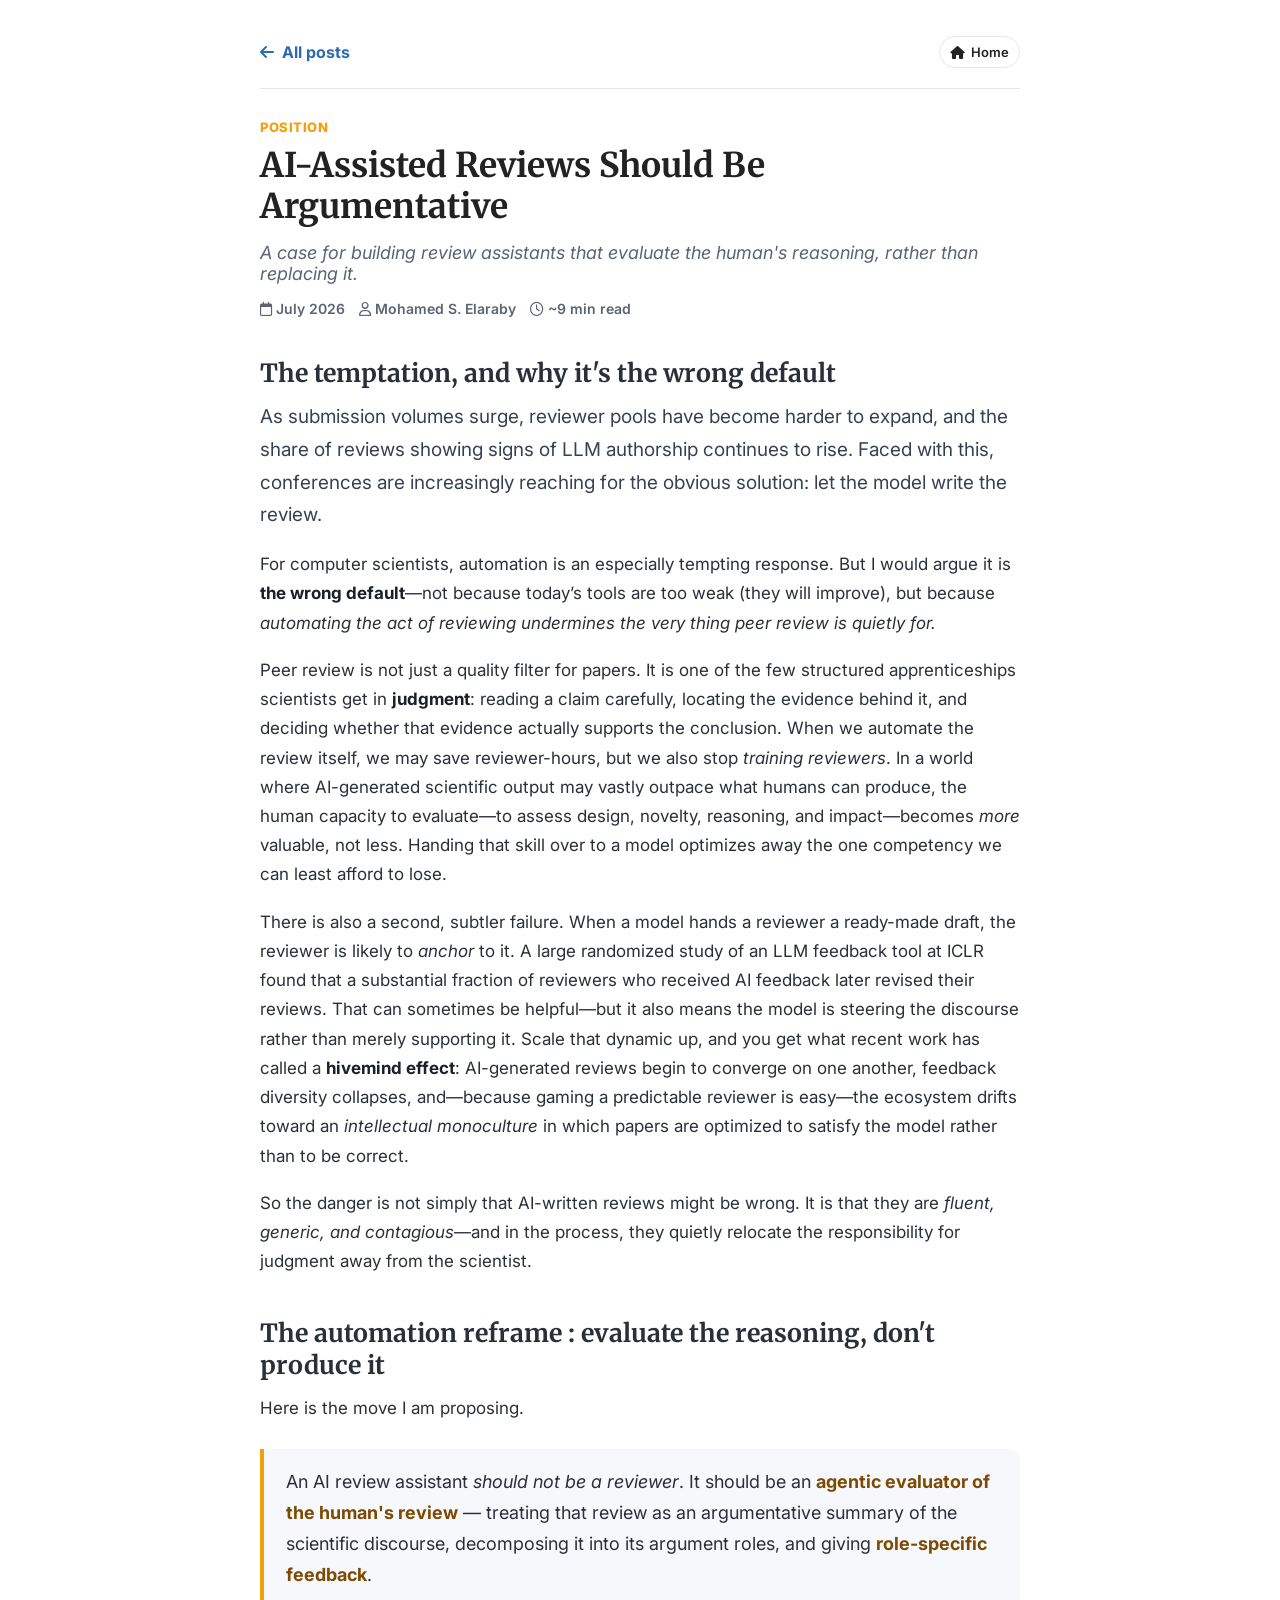
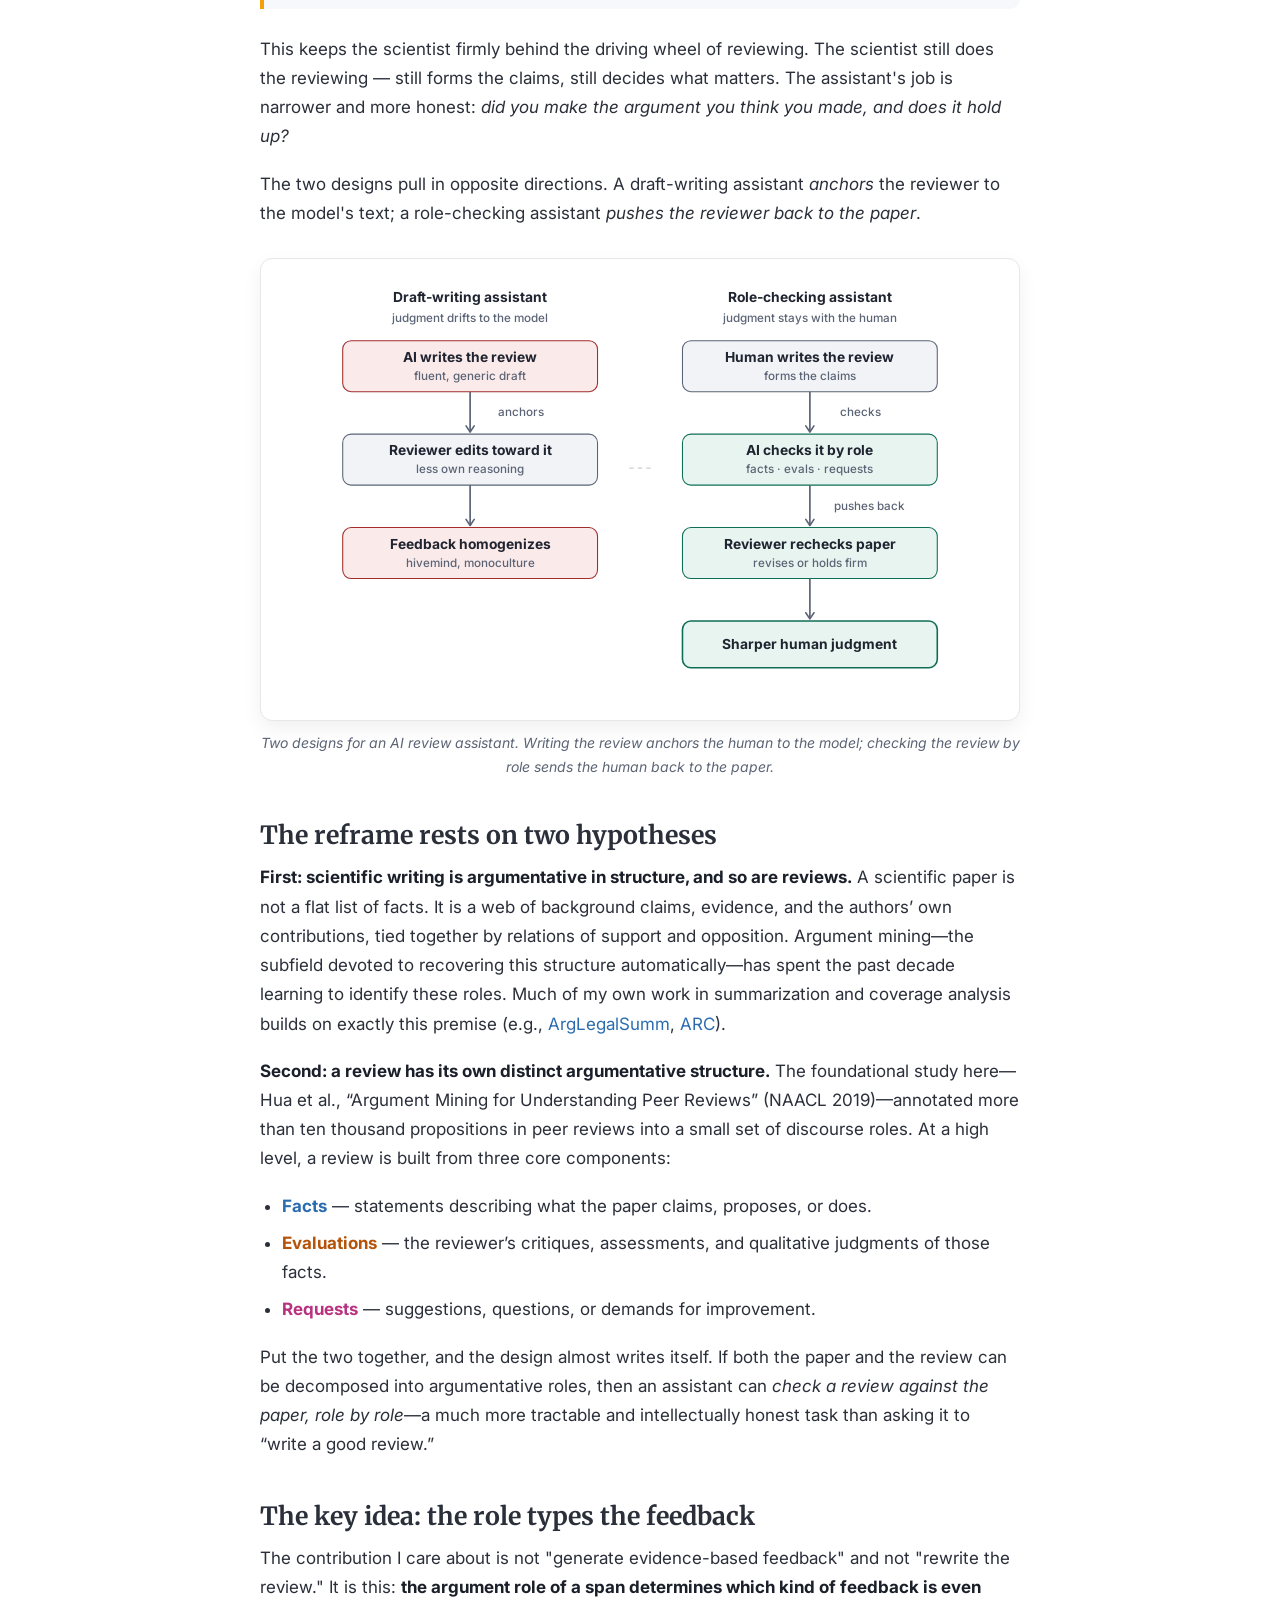
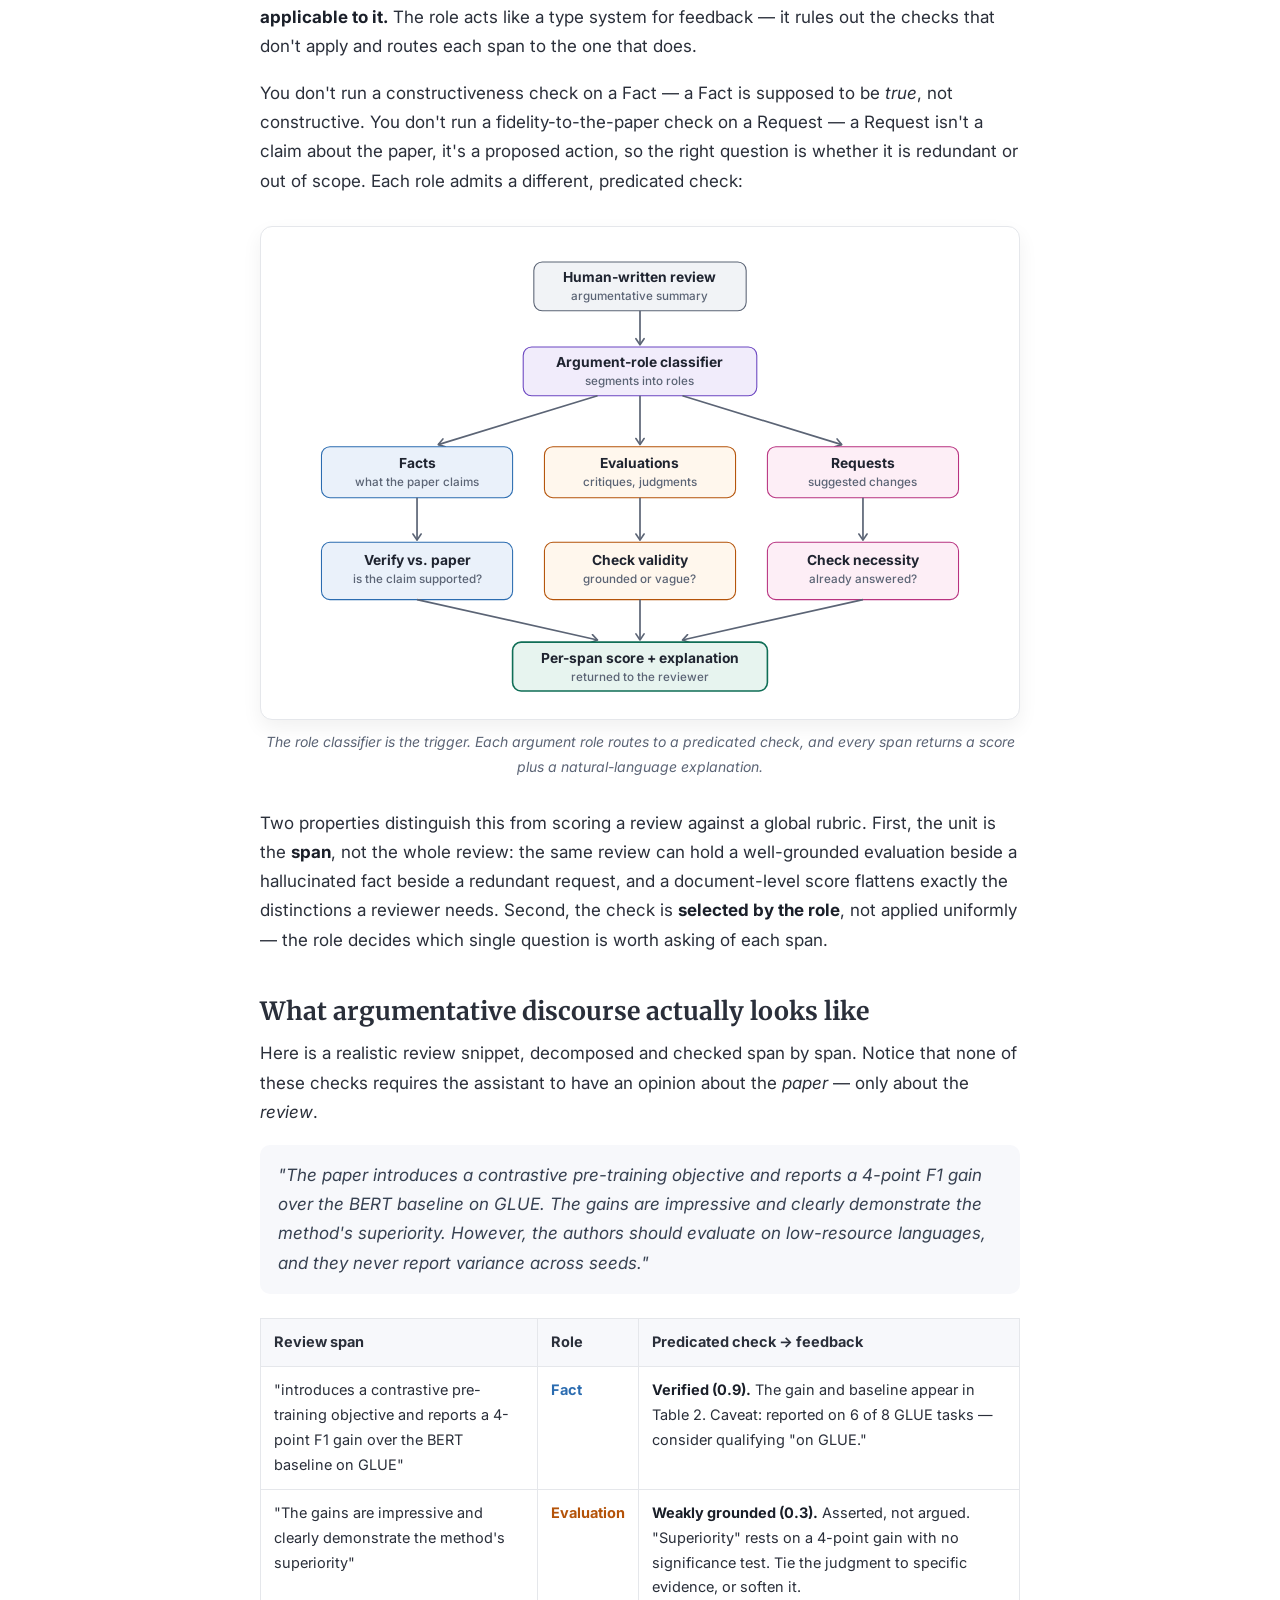
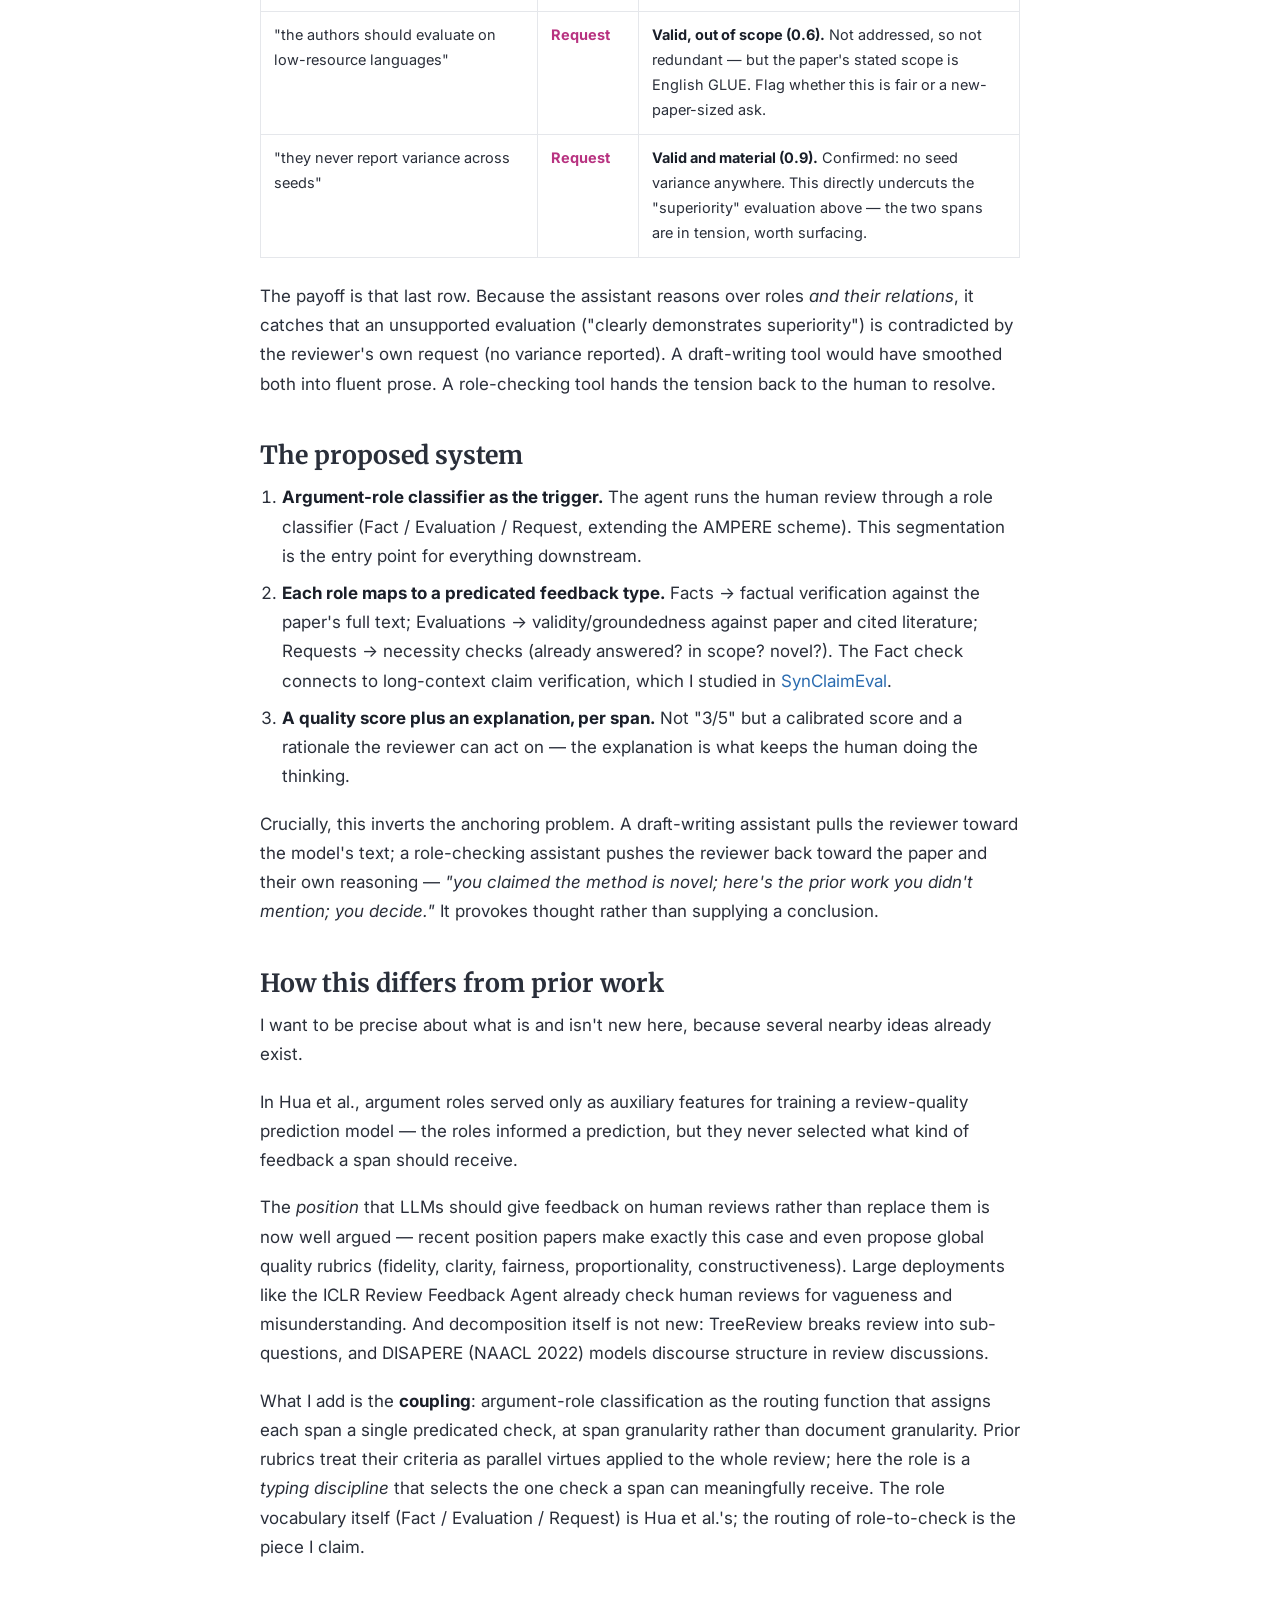
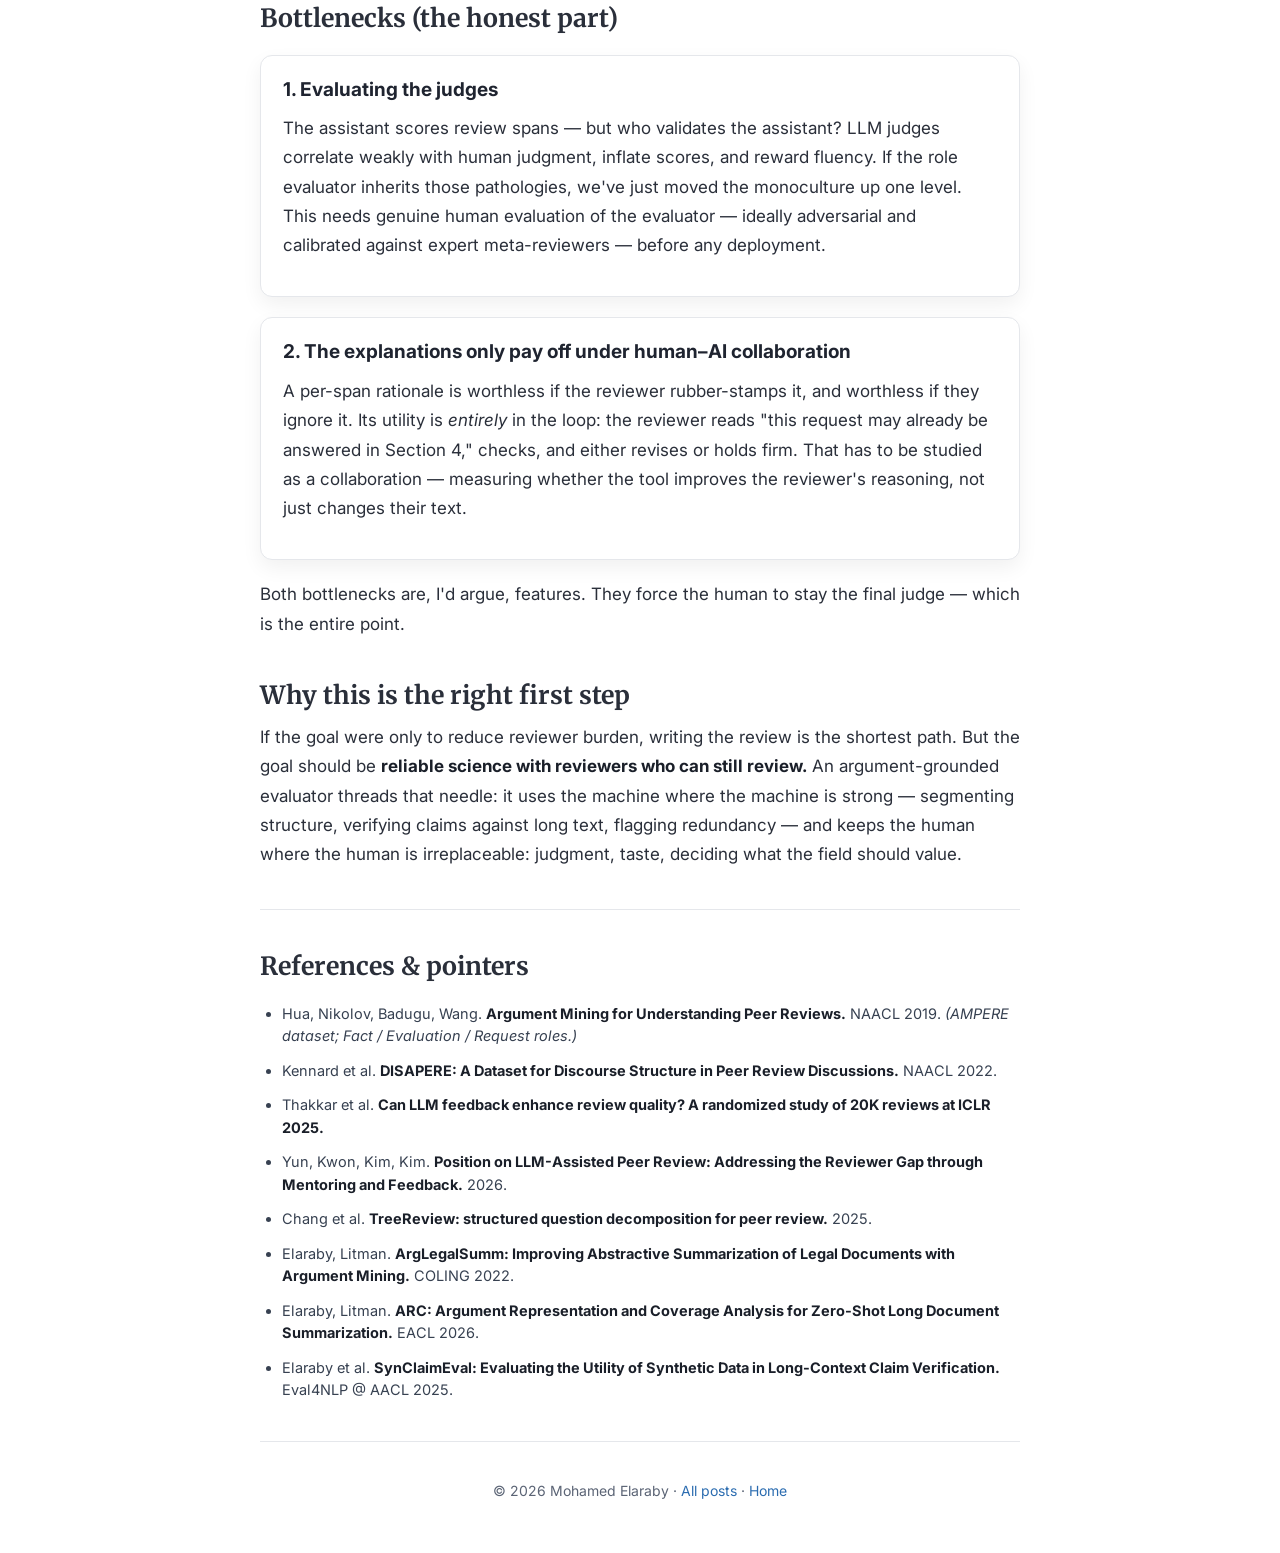
==== posts/argumentative-reviews.html @ 7e129993 "add blog" ====
<!DOCTYPE html>
<html lang="en">
<head>
  <meta charset="utf-8" />
  <meta name="viewport" content="width=device-width, initial-scale=1" />
  <title>AI-Assisted Reviews Should Be Argumentative — Mohamed S. Elaraby</title>
  <meta name="description" content="A case for review assistants that evaluate the human reviewer's reasoning by decomposing reviews into argument roles and returning role-specific feedback." />
  <meta name="author" content="Mohamed Salem Elaraby" />

  <link rel="preconnect" href="https://fonts.googleapis.com" />
  <link rel="preconnect" href="https://fonts.gstatic.com" crossorigin />
  <link href="https://fonts.googleapis.com/css2?family=Inter:wght@400;500;600;700;800&family=Merriweather:wght@400;700&display=swap" rel="stylesheet" />
  <link rel="stylesheet" href="https://cdnjs.cloudflare.com/ajax/libs/font-awesome/6.5.2/css/all.min.css" crossorigin="anonymous" referrerpolicy="no-referrer" />
  <link rel="icon" href="data:image/svg+xml,<svg xmlns='http://www.w3.org/2000/svg' viewBox='0 0 100 100'><text y='0.9em' font-size='90'>🌐</text></svg>">

  <style>
    :root {
      --bg: #ffffff;
      --text: #222;
      --muted: #5b6475;
      --link: #2b6cb0;
      --link-hover: #1e4e82;
      --border: #e5e7eb;
      --panel: #f7f8fb;
      --accent: #f59e0b;
      --radius: 12px;
      --shadow: 0 8px 20px rgba(0,0,0,.06);
      /* diagram palette */
      --teal: #0F6E56; --teal-bg: #e7f4ef;
      --red: #A32D2D;  --red-bg: #fbeaea;
      --blue: #2b6cb0; --blue-bg: #eaf1fa;
      --amber: #b45309; --amber-bg: #fff7ed;
      --coral: #b83280; --coral-bg: #fdeef6;
      --purple: #6b46c1; --purple-bg: #f1ecfb;
      --gray: #5b6475;  --gray-bg: #f1f3f6;
    }
    html, body { height: 100%; }
    body {
      margin: 0;
      font-family: 'Inter', system-ui, -apple-system, Segoe UI, Roboto, Helvetica, Arial;
      color: var(--text);
      background: var(--bg);
      -webkit-font-smoothing: antialiased; -moz-osx-font-smoothing: grayscale;
    }
    a { color: var(--link); text-decoration: none; }
    a:hover, a:focus { color: var(--link-hover); text-decoration: underline; }

    .wrap { max-width: 760px; margin: 0 auto; padding: 24px; }

    /* Top bar */
    .topbar { display: flex; align-items: center; justify-content: space-between; padding: 12px 0 20px; border-bottom: 1px solid var(--border); margin-bottom: 30px; }
    .topbar .back { display: inline-flex; align-items: center; gap: 8px; font-weight: 700; }
    .chip { display: inline-flex; align-items: center; gap: 6px; padding: 7px 10px; border: 1px solid var(--border); background: #fff; border-radius: 999px; font-weight: 600; font-size: 13px; color: var(--text); }
    .chip:hover { border-color: var(--link); color: var(--link); text-decoration: none; }

    /* Article header */
    .post-header { margin-bottom: 28px; }
    .post-header .kicker { color: var(--accent); font-weight: 800; letter-spacing: .04em; text-transform: uppercase; font-size: 13px; margin-bottom: 10px; }
    .post-header h1 { font-family: 'Merriweather', Georgia, serif; font-weight: 700; font-size: 34px; line-height: 1.22; margin: 0 0 14px; }
    .post-header .sub { color: var(--muted); font-size: 18px; font-style: italic; margin: 0 0 16px; }
    .post-header .meta { color: var(--muted); font-size: 14px; font-weight: 600; display: flex; flex-wrap: wrap; gap: 14px; }

    /* Article body */
    article { font-size: 17px; line-height: 1.72; color: #2a2f3a; }
    article h2 { font-family: 'Merriweather', Georgia, serif; font-weight: 700; font-size: 25px; margin: 40px 0 12px; line-height: 1.3; }
    article h3 { font-weight: 700; font-size: 19px; margin: 30px 0 8px; color: #1f2430; }
    article p { margin: 0 0 18px; }
    article strong { color: #1a1f29; }
    article ul, article ol { margin: 0 0 18px; padding-left: 22px; }
    article li { margin-bottom: 8px; }

    .lead-para { font-size: 19px; color: #374151; }

    /* Pull quote / thesis box */
    .thesis { background: var(--panel); border-left: 4px solid var(--accent); border-radius: 0 10px 10px 0; padding: 18px 22px; margin: 26px 0; font-size: 18px; }
    .thesis strong { color: #7c4a03; }

    /* Figures */
    figure { margin: 30px 0; padding: 0; }
    figure .frame { background: #fff; border: 1px solid var(--border); border-radius: var(--radius); box-shadow: var(--shadow); padding: 18px; }
    figure svg { width: 100%; height: auto; display: block; }
    figcaption { color: var(--muted); font-size: 14px; text-align: center; margin-top: 10px; font-style: italic; }

    /* diagram helpers */
    .th { font: 700 13px 'Inter', sans-serif; fill: #1f2430; }
    .ts { font: 500 11px 'Inter', sans-serif; fill: var(--muted); }
    .c-teal rect { fill: var(--teal-bg); stroke: var(--teal); }
    .c-red rect { fill: var(--red-bg); stroke: var(--red); }
    .c-blue rect { fill: var(--blue-bg); stroke: var(--blue); }
    .c-amber rect { fill: var(--amber-bg); stroke: var(--amber); }
    .c-coral rect { fill: var(--coral-bg); stroke: var(--coral); }
    .c-purple rect { fill: var(--purple-bg); stroke: var(--purple); }
    .c-gray rect { fill: var(--gray-bg); stroke: var(--gray); }
    .arr { stroke: var(--muted); stroke-width: 1.6; fill: none; }

    /* Table */
    .tbl-scroll { overflow-x: auto; margin: 24px 0; }
    table { border-collapse: collapse; width: 100%; font-size: 14.5px; }
    th, td { text-align: left; padding: 11px 13px; border: 1px solid var(--border); vertical-align: top; }
    th { background: var(--panel); font-weight: 700; }
    .role-fact { color: var(--blue); font-weight: 700; }
    .role-eval { color: var(--amber); font-weight: 700; }
    .role-req { color: var(--coral); font-weight: 700; }

    /* Callout for bottlenecks */
    .callout { background: #fff; border: 1px solid var(--border); border-radius: var(--radius); box-shadow: var(--shadow); padding: 18px 22px; margin: 20px 0; }
    .callout h3 { margin-top: 0; }

    /* References */
    .refs { margin-top: 20px; }
    .refs li { font-size: 14.5px; color: #374151; margin-bottom: 12px; line-height: 1.55; }

    hr.sep { border: none; border-top: 1px solid var(--border); margin: 40px 0; }
    footer { color: var(--muted); font-size: 14px; text-align: center; margin: 30px 0; }

    .endnote { background: var(--panel); border: 1px dashed var(--border); border-radius: 10px; padding: 14px 18px; font-size: 14.5px; color: var(--muted); margin-top: 26px; }
  </style>
</head>

<body>
  <div class="wrap">
    <div class="topbar">
      <a class="back" href="../blog.html"><i class="fa-solid fa-arrow-left"></i> All posts</a>
      <a class="chip" href="../index.html"><i class="fa-solid fa-house"></i> Home</a>
    </div>

    <header class="post-header">
      <div class="kicker">Position</div>
      <h1>AI-Assisted Reviews Should Be Argumentative</h1>
      <p class="sub">A case for building review assistants that evaluate the human's reasoning, rather than replacing it.</p>
      <div class="meta">
        <span><i class="fa-regular fa-calendar"></i> July 2026</span>
        <span><i class="fa-regular fa-user"></i> Mohamed S. Elaraby</span>
        <span><i class="fa-regular fa-clock"></i> ~9 min read</span>
      </div>
    </header>

    <article>
      <h2>The temptation, and why it's the wrong default</h2>
      <p class="lead-para"> As submission volumes surge, reviewer pools have become harder to expand, and the share of reviews showing signs of LLM authorship continues to rise. Faced with this, conferences are increasingly reaching for the obvious solution: let the model write the review. </p>
      <p> For computer scientists, automation is an especially tempting response. But I would argue it is <strong>the wrong default</strong>—not because today’s tools are too weak (they will improve), but because <em>automating the act of reviewing undermines the very thing peer review is quietly for.</em> </p>
      <p> Peer review is not just a quality filter for papers. It is one of the few structured apprenticeships scientists get in <strong>judgment</strong>: reading a claim carefully, locating the evidence behind it, and deciding whether that evidence actually supports the conclusion. When we automate the review itself, we may save reviewer-hours, but we also stop <em>training reviewers</em>. In a world where AI-generated scientific output may vastly outpace what humans can produce, the human capacity to evaluate—to assess design, novelty, reasoning, and impact—becomes <em>more</em> valuable, not less. Handing that skill over to a model optimizes away the one competency we can least afford to lose. </p>
      <p> There is also a second, subtler failure. When a model hands a reviewer a ready-made draft, the reviewer is likely to <em>anchor</em> to it. A large randomized study of an LLM feedback tool at <span>ICLR</span> found that a substantial fraction of reviewers who received AI feedback later revised their reviews. That can sometimes be helpful—but it also means the model is steering the discourse rather than merely supporting it. Scale that dynamic up, and you get what recent work has called a <strong>hivemind effect</strong>: AI-generated reviews begin to converge on one another, feedback diversity collapses, and—because gaming a predictable reviewer is easy—the ecosystem drifts toward an <em>intellectual monoculture</em> in which papers are optimized to satisfy the model rather than to be correct. </p>
      <p> So the danger is not simply that AI-written reviews might be wrong. It is that they are <em>fluent, generic, and contagious</em>—and in the process, they quietly relocate the responsibility for judgment away from the scientist. </p>
      
      <h2>The automation reframe : evaluate the reasoning, don't produce it</h2>
      <p>Here is the move I am proposing.</p>
      <div class="thesis">
        An AI review assistant <em>should not be a reviewer</em>. It should be an <strong>agentic evaluator of the human's review</strong> — treating that review as an argumentative summary of the scientific discourse, decomposing it into its argument roles, and giving <strong>role-specific feedback</strong>.
      </div>
      <p>This keeps the scientist firmly behind the driving wheel of reviewing. The scientist still does the reviewing — still forms the claims, still decides what matters. The assistant's job is narrower and more honest: <em>did you make the argument you think you made, and does it hold up?</em></p>
      <p>The two designs pull in opposite directions. A draft-writing assistant <em>anchors</em> the reviewer to the model's text; a role-checking assistant <em>pushes the reviewer back to the paper</em>.</p>

      <figure>
        <div class="frame">
          <svg viewBox="0 0 680 400" role="img" aria-label="Two AI review designs compared">
            <defs><marker id="ar" viewBox="0 0 10 10" refX="8" refY="5" markerWidth="6" markerHeight="6" orient="auto-start-reverse"><path d="M2 1L8 5L2 9" fill="none" stroke="context-stroke" stroke-width="1.6" stroke-linecap="round" stroke-linejoin="round"/></marker></defs>
            <text class="th" x="180" y="24" text-anchor="middle">Draft-writing assistant</text>
            <text class="ts" x="180" y="42" text-anchor="middle">judgment drifts to the model</text>
            <g class="c-red"><rect x="60" y="60" width="240" height="48" rx="8"/><text class="th" x="180" y="80" text-anchor="middle">AI writes the review</text><text class="ts" x="180" y="97" text-anchor="middle">fluent, generic draft</text></g>
            <line x1="180" y1="108" x2="180" y2="146" class="arr" marker-end="url(#ar)" stroke="#A32D2D"/><text class="ts" x="228" y="131" text-anchor="middle">anchors</text>
            <g class="c-gray"><rect x="60" y="148" width="240" height="48" rx="8"/><text class="th" x="180" y="168" text-anchor="middle">Reviewer edits toward it</text><text class="ts" x="180" y="185" text-anchor="middle">less own reasoning</text></g>
            <line x1="180" y1="196" x2="180" y2="234" class="arr" marker-end="url(#ar)" stroke="#A32D2D"/>
            <g class="c-red"><rect x="60" y="236" width="240" height="48" rx="8"/><text class="th" x="180" y="256" text-anchor="middle">Feedback homogenizes</text><text class="ts" x="180" y="273" text-anchor="middle">hivemind, monoculture</text></g>
            <line x1="330" y1="180" x2="352" y2="180" stroke="#c9ced6" stroke-width="1" stroke-dasharray="4 4"/>
            <text class="th" x="500" y="24" text-anchor="middle">Role-checking assistant</text>
            <text class="ts" x="500" y="42" text-anchor="middle">judgment stays with the human</text>
            <g class="c-gray"><rect x="380" y="60" width="240" height="48" rx="8"/><text class="th" x="500" y="80" text-anchor="middle">Human writes the review</text><text class="ts" x="500" y="97" text-anchor="middle">forms the claims</text></g>
            <line x1="500" y1="108" x2="500" y2="146" class="arr" marker-end="url(#ar)" stroke="#0F6E56"/><text class="ts" x="548" y="131" text-anchor="middle">checks</text>
            <g class="c-teal"><rect x="380" y="148" width="240" height="48" rx="8"/><text class="th" x="500" y="168" text-anchor="middle">AI checks it by role</text><text class="ts" x="500" y="185" text-anchor="middle">facts · evals · requests</text></g>
            <line x1="500" y1="196" x2="500" y2="234" class="arr" marker-end="url(#ar)" stroke="#0F6E56"/><text class="ts" x="556" y="219" text-anchor="middle">pushes back</text>
            <g class="c-teal"><rect x="380" y="236" width="240" height="48" rx="8"/><text class="th" x="500" y="256" text-anchor="middle">Reviewer rechecks paper</text><text class="ts" x="500" y="273" text-anchor="middle">revises or holds firm</text></g>
            <line x1="500" y1="284" x2="500" y2="322" class="arr" marker-end="url(#ar)" stroke="#0F6E56"/>
            <g class="c-teal"><rect x="380" y="324" width="240" height="44" rx="8" stroke-width="1.5"/><text class="th" x="500" y="350" text-anchor="middle">Sharper human judgment</text></g>
          </svg>
        </div>
        <figcaption>Two designs for an AI review assistant. Writing the review anchors the human to the model; checking the review by role sends the human back to the paper.</figcaption>
      </figure>

     <h2>The reframe rests on two hypotheses</h2>

     <p><strong>First: scientific writing is argumentative in structure, and so are reviews.</strong> A scientific paper is not a flat list of facts. It is a web of background claims, evidence, and the authors’ own contributions, tied together by relations of support and opposition. Argument mining—the subfield devoted to recovering this structure automatically—has spent the past decade learning to identify these roles. Much of my own work in summarization and coverage analysis builds on exactly this premise (e.g., <a href="../index.html#publications">ArgLegalSumm</a>, <a href="https://arxiv.org/abs/2505.23654" target="_blank" rel="noreferrer">ARC</a>).</p>

     <p><strong>Second: a review has its own distinct argumentative structure.</strong> The foundational study here—Hua et al., “Argument Mining for Understanding Peer Reviews” (NAACL 2019)—annotated more than ten thousand propositions in peer reviews into a small set of discourse roles. At a high level, a review is built from three core components:</p>

     <ul>
     <li><span class="role-fact">Facts</span> — statements describing what the paper claims, proposes, or does.</li>
     <li><span class="role-eval">Evaluations</span> — the reviewer’s critiques, assessments, and qualitative judgments of those facts.</li>
     <li><span class="role-req">Requests</span> — suggestions, questions, or demands for improvement.</li>
    </ul>
    <p>Put the two together, and the design almost writes itself. If both the paper and the review can be decomposed into argumentative roles, then an assistant can <em>check a review against the paper, role by role</em>—a much more tractable and intellectually honest task than asking it to “write a good review.”</p>
    
    <h2>The key idea: the role types the feedback</h2>
      <p>The contribution I care about is not "generate evidence-based feedback" and not "rewrite the review." It is this: <strong>the argument role of a span determines which kind of feedback is even applicable to it.</strong> The role acts like a type system for feedback — it rules out the checks that don't apply and routes each span to the one that does.</p>
      <p>You don't run a constructiveness check on a Fact — a Fact is supposed to be <em>true</em>, not constructive. You don't run a fidelity-to-the-paper check on a Request — a Request isn't a claim about the paper, it's a proposed action, so the right question is whether it is redundant or out of scope. Each role admits a different, predicated check:</p>

      <figure>
        <div class="frame">
          <svg viewBox="0 0 680 430" role="img" aria-label="Argument-grounded review evaluation pipeline">
            <defs><marker id="ar2" viewBox="0 0 10 10" refX="8" refY="5" markerWidth="6" markerHeight="6" orient="auto-start-reverse"><path d="M2 1L8 5L2 9" fill="none" stroke="context-stroke" stroke-width="1.6" stroke-linecap="round" stroke-linejoin="round"/></marker></defs>
            <g class="c-gray"><rect x="240" y="16" width="200" height="46" rx="8"/><text class="th" x="340" y="35" text-anchor="middle">Human-written review</text><text class="ts" x="340" y="52" text-anchor="middle">argumentative summary</text></g>
            <line x1="340" y1="62" x2="340" y2="94" class="arr" marker-end="url(#ar2)"/>
            <g class="c-purple"><rect x="230" y="96" width="220" height="46" rx="8"/><text class="th" x="340" y="115" text-anchor="middle">Argument-role classifier</text><text class="ts" x="340" y="132" text-anchor="middle">segments into roles</text></g>
            <line x1="300" y1="142" x2="150" y2="188" class="arr" marker-end="url(#ar2)"/>
            <line x1="340" y1="142" x2="340" y2="188" class="arr" marker-end="url(#ar2)"/>
            <line x1="380" y1="142" x2="530" y2="188" class="arr" marker-end="url(#ar2)"/>
            <g class="c-blue"><rect x="40" y="190" width="180" height="48" rx="8"/><text class="th" x="130" y="210" text-anchor="middle">Facts</text><text class="ts" x="130" y="227" text-anchor="middle">what the paper claims</text></g>
            <g class="c-amber"><rect x="250" y="190" width="180" height="48" rx="8"/><text class="th" x="340" y="210" text-anchor="middle">Evaluations</text><text class="ts" x="340" y="227" text-anchor="middle">critiques, judgments</text></g>
            <g class="c-coral"><rect x="460" y="190" width="180" height="48" rx="8"/><text class="th" x="550" y="210" text-anchor="middle">Requests</text><text class="ts" x="550" y="227" text-anchor="middle">suggested changes</text></g>
            <line x1="130" y1="238" x2="130" y2="278" class="arr" marker-end="url(#ar2)"/>
            <line x1="340" y1="238" x2="340" y2="278" class="arr" marker-end="url(#ar2)"/>
            <line x1="550" y1="238" x2="550" y2="278" class="arr" marker-end="url(#ar2)"/>
            <g class="c-blue"><rect x="40" y="280" width="180" height="54" rx="8"/><text class="th" x="130" y="301" text-anchor="middle">Verify vs. paper</text><text class="ts" x="130" y="318" text-anchor="middle">is the claim supported?</text></g>
            <g class="c-amber"><rect x="250" y="280" width="180" height="54" rx="8"/><text class="th" x="340" y="301" text-anchor="middle">Check validity</text><text class="ts" x="340" y="318" text-anchor="middle">grounded or vague?</text></g>
            <g class="c-coral"><rect x="460" y="280" width="180" height="54" rx="8"/><text class="th" x="550" y="301" text-anchor="middle">Check necessity</text><text class="ts" x="550" y="318" text-anchor="middle">already answered?</text></g>
            <line x1="130" y1="334" x2="300" y2="372" class="arr" marker-end="url(#ar2)"/>
            <line x1="340" y1="334" x2="340" y2="372" class="arr" marker-end="url(#ar2)"/>
            <line x1="550" y1="334" x2="380" y2="372" class="arr" marker-end="url(#ar2)"/>
            <g class="c-teal"><rect x="220" y="374" width="240" height="46" rx="8" stroke-width="1.5"/><text class="th" x="340" y="394" text-anchor="middle">Per-span score + explanation</text><text class="ts" x="340" y="411" text-anchor="middle">returned to the reviewer</text></g>
          </svg>
        </div>
        <figcaption>The role classifier is the trigger. Each argument role routes to a predicated check, and every span returns a score plus a natural-language explanation.</figcaption>
      </figure>

      <p>Two properties distinguish this from scoring a review against a global rubric. First, the unit is the <strong>span</strong>, not the whole review: the same review can hold a well-grounded evaluation beside a hallucinated fact beside a redundant request, and a document-level score flattens exactly the distinctions a reviewer needs. Second, the check is <strong>selected by the role</strong>, not applied uniformly — the role decides which single question is worth asking of each span.</p>

      <h2>What argumentative discourse actually looks like</h2>
      <p>Here is a realistic review snippet, decomposed and checked span by span. Notice that none of these checks requires the assistant to have an opinion about the <em>paper</em> — only about the <em>review</em>.</p>
      <p style="background:var(--panel); border-radius:10px; padding:16px 18px; font-style:italic; color:#374151;">"The paper introduces a contrastive pre-training objective and reports a 4-point F1 gain over the BERT baseline on GLUE. The gains are impressive and clearly demonstrate the method's superiority. However, the authors should evaluate on low-resource languages, and they never report variance across seeds."</p>

      <div class="tbl-scroll">
      <table>
        <thead><tr><th>Review span</th><th>Role</th><th>Predicated check → feedback</th></tr></thead>
        <tbody>
          <tr>
            <td>"introduces a contrastive pre-training objective and reports a 4-point F1 gain over the BERT baseline on GLUE"</td>
            <td class="role-fact">Fact</td>
            <td><strong>Verified (0.9).</strong> The gain and baseline appear in Table 2. Caveat: reported on 6 of 8 GLUE tasks — consider qualifying "on GLUE."</td>
          </tr>
          <tr>
            <td>"The gains are impressive and clearly demonstrate the method's superiority"</td>
            <td class="role-eval">Evaluation</td>
            <td><strong>Weakly grounded (0.3).</strong> Asserted, not argued. "Superiority" rests on a 4-point gain with no significance test. Tie the judgment to specific evidence, or soften it.</td>
          </tr>
          <tr>
            <td>"the authors should evaluate on low-resource languages"</td>
            <td class="role-req">Request</td>
            <td><strong>Valid, out of scope (0.6).</strong> Not addressed, so not redundant — but the paper's stated scope is English GLUE. Flag whether this is fair or a new-paper-sized ask.</td>
          </tr>
          <tr>
            <td>"they never report variance across seeds"</td>
            <td class="role-req">Request</td>
            <td><strong>Valid and material (0.9).</strong> Confirmed: no seed variance anywhere. This directly undercuts the "superiority" evaluation above — the two spans are in tension, worth surfacing.</td>
          </tr>
        </tbody>
      </table>
      </div>
      <p>The payoff is that last row. Because the assistant reasons over roles <em>and their relations</em>, it catches that an unsupported evaluation ("clearly demonstrates superiority") is contradicted by the reviewer's own request (no variance reported). A draft-writing tool would have smoothed both into fluent prose. A role-checking tool hands the tension back to the human to resolve.</p>

      <h2>The proposed system</h2>
      <ol>
        <li><strong>Argument-role classifier as the trigger.</strong> The agent runs the human review through a role classifier (Fact / Evaluation / Request, extending the AMPERE scheme). This segmentation is the entry point for everything downstream.</li>
        <li><strong>Each role maps to a predicated feedback type.</strong> Facts → factual verification against the paper's full text; Evaluations → validity/groundedness against paper and cited literature; Requests → necessity checks (already answered? in scope? novel?). The Fact check connects to long-context claim verification, which I studied in <a href="https://engsalem.github.io/#news" target="_blank" rel="noreferrer">SynClaimEval</a>.</li>
        <li><strong>A quality score plus an explanation, per span.</strong> Not "3/5" but a calibrated score and a rationale the reviewer can act on — the explanation is what keeps the human doing the thinking.</li>
      </ol>
      <p>Crucially, this inverts the anchoring problem. A draft-writing assistant pulls the reviewer toward the model's text; a role-checking assistant pushes the reviewer back toward the paper and their own reasoning — <em>"you claimed the method is novel; here's the prior work you didn't mention; you decide."</em> It provokes thought rather than supplying a conclusion.</p>

      <h2>How this differs from prior work</h2>
      <p>I want to be precise about what is and isn't new here, because several nearby ideas already exist.</p>
      <p>In Hua et al., argument roles served only as auxiliary features for training a review-quality prediction model — the roles informed a prediction, but they never selected what kind of feedback a span should receive.</p>
      <p>The <em>position</em> that LLMs should give feedback on human reviews rather than replace them is now well argued — recent position papers make exactly this case and even propose global quality rubrics (fidelity, clarity, fairness, proportionality, constructiveness). Large deployments like the ICLR Review Feedback Agent already check human reviews for vagueness and misunderstanding. And decomposition itself is not new: TreeReview breaks review into sub-questions, and DISAPERE (NAACL 2022) models discourse structure in review discussions.</p>
      <p>What I add is the <strong>coupling</strong>: argument-role classification as the routing function that assigns each span a single predicated check, at span granularity rather than document granularity. Prior rubrics treat their criteria as parallel virtues applied to the whole review; here the role is a <em>typing discipline</em> that selects the one check a span can meaningfully receive. The role vocabulary itself (Fact / Evaluation / Request) is Hua et al.'s; the routing of role-to-check is the piece I claim.</p>

      <h2>Bottlenecks (the honest part)</h2>
      <div class="callout">
        <h3>1. Evaluating the judges</h3>
        <p>The assistant scores review spans — but who validates the assistant? LLM judges correlate weakly with human judgment, inflate scores, and reward fluency. If the role evaluator inherits those pathologies, we've just moved the monoculture up one level. This needs genuine human evaluation of the evaluator — ideally adversarial and calibrated against expert meta-reviewers — before any deployment.</p>
      </div>
      <div class="callout">
        <h3>2. The explanations only pay off under human–AI collaboration</h3>
        <p>A per-span rationale is worthless if the reviewer rubber-stamps it, and worthless if they ignore it. Its utility is <em>entirely</em> in the loop: the reviewer reads "this request may already be answered in Section 4," checks, and either revises or holds firm. That has to be studied as a collaboration — measuring whether the tool improves the reviewer's reasoning, not just changes their text.</p>
      </div>
      <p>Both bottlenecks are, I'd argue, features. They force the human to stay the final judge — which is the entire point.</p>

      <h2>Why this is the right first step</h2>
      <p>If the goal were only to reduce reviewer burden, writing the review is the shortest path. But the goal should be <strong>reliable science with reviewers who can still review.</strong> An argument-grounded evaluator threads that needle: it uses the machine where the machine is strong — segmenting structure, verifying claims against long text, flagging redundancy — and keeps the human where the human is irreplaceable: judgment, taste, deciding what the field should value.</p>
      <!-- <p class="lead-para" style="text-align:center; color:#7c4a03; font-weight:600;">Don't automate the review — instrument it.</p> -->

      <hr class="sep" />

      <h2>References &amp; pointers</h2>
      <ul class="refs">
        <li>Hua, Nikolov, Badugu, Wang. <strong>Argument Mining for Understanding Peer Reviews.</strong> NAACL 2019. <em>(AMPERE dataset; Fact / Evaluation / Request roles.)</em></li>
        <li>Kennard et al. <strong>DISAPERE: A Dataset for Discourse Structure in Peer Review Discussions.</strong> NAACL 2022.</li>
        <li>Thakkar et al. <strong>Can LLM feedback enhance review quality? A randomized study of 20K reviews at ICLR 2025.</strong></li>
        <li>Yun, Kwon, Kim, Kim. <strong>Position on LLM-Assisted Peer Review: Addressing the Reviewer Gap through Mentoring and Feedback.</strong> 2026.</li>
        <li>Chang et al. <strong>TreeReview: structured question decomposition for peer review.</strong> 2025.</li>
        <li>Elaraby, Litman. <strong>ArgLegalSumm: Improving Abstractive Summarization of Legal Documents with Argument Mining.</strong> COLING 2022.</li>
        <li>Elaraby, Litman. <strong>ARC: Argument Representation and Coverage Analysis for Zero-Shot Long Document Summarization.</strong> EACL 2026.</li>
        <li>Elaraby et al. <strong>SynClaimEval: Evaluating the Utility of Synthetic Data in Long-Context Claim Verification.</strong> Eval4NLP @ AACL 2025.</li>
      </ul>
  
    </article>

    <hr class="sep" />
    <footer>
      <p>© 2026 Mohamed Elaraby · <a href="../blog.html">All posts</a> · <a href="../index.html">Home</a></p>
    </footer>
  </div>
</body>
</html>
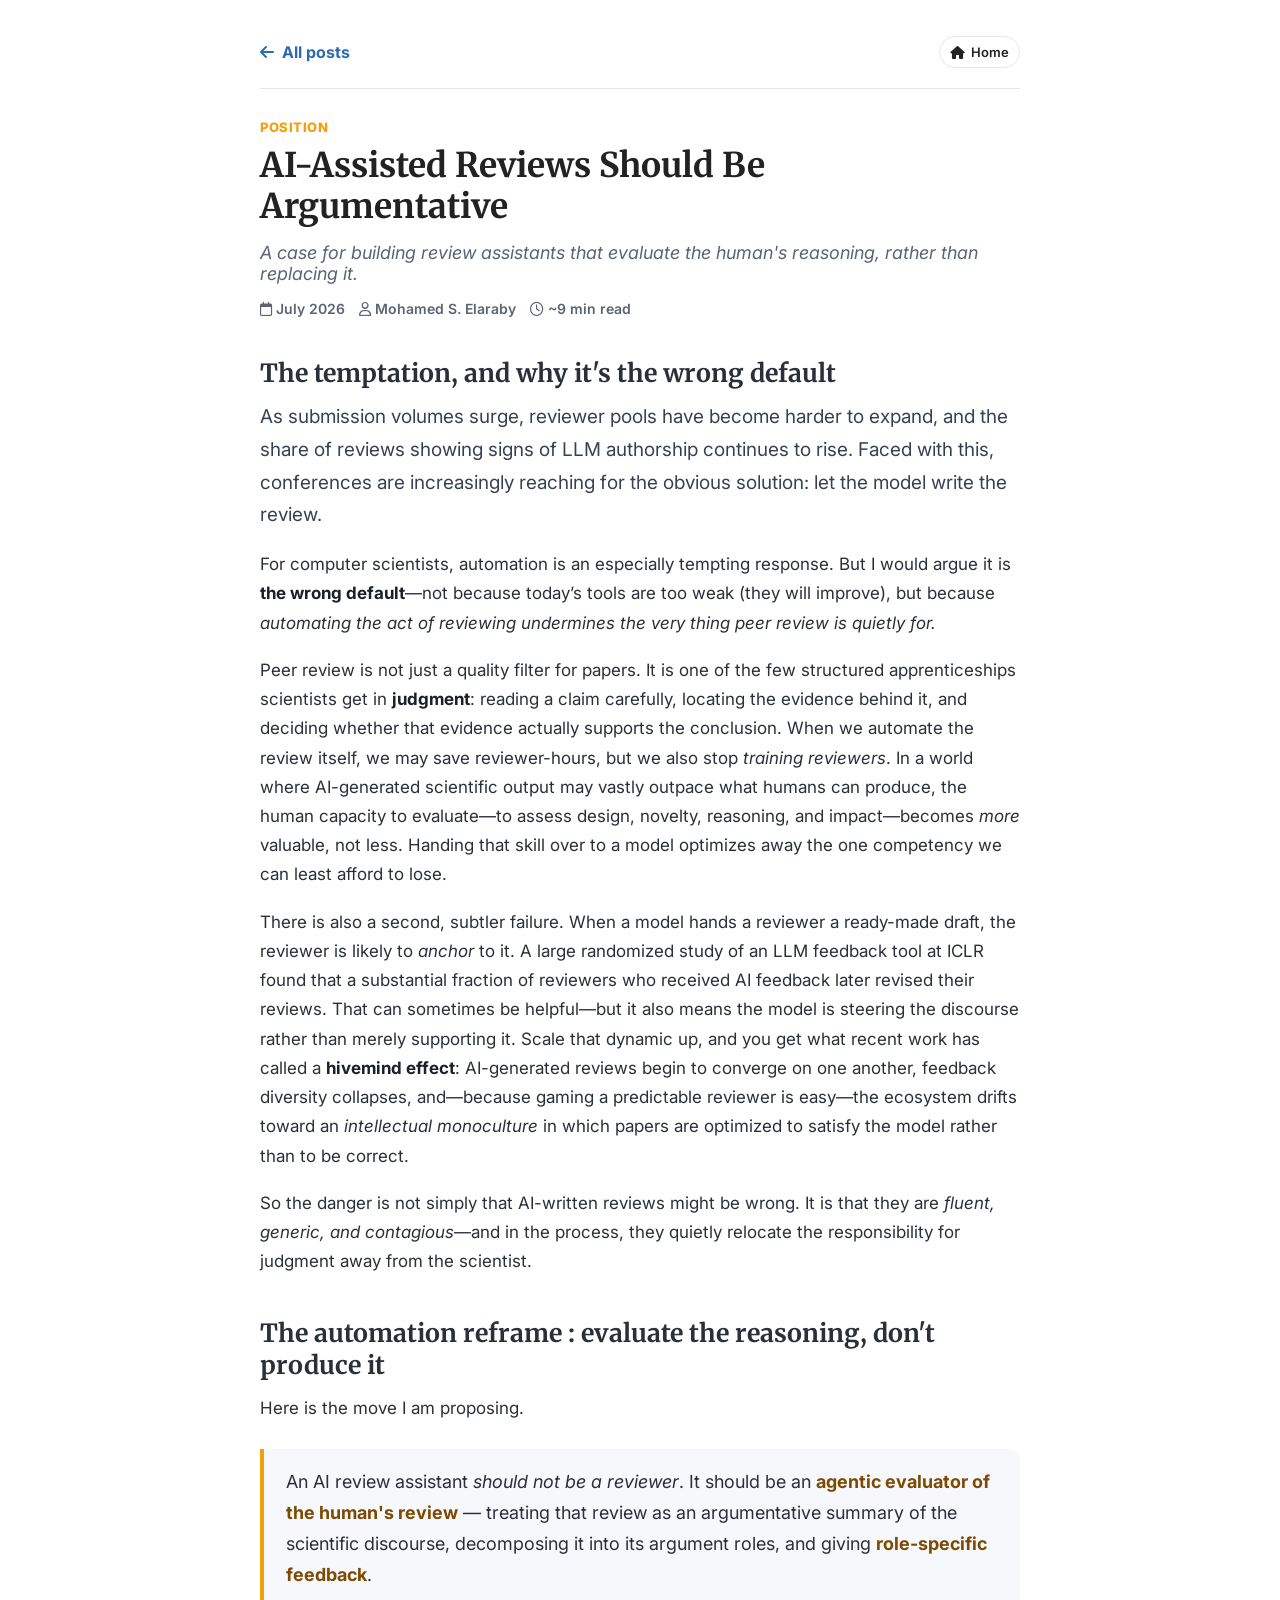
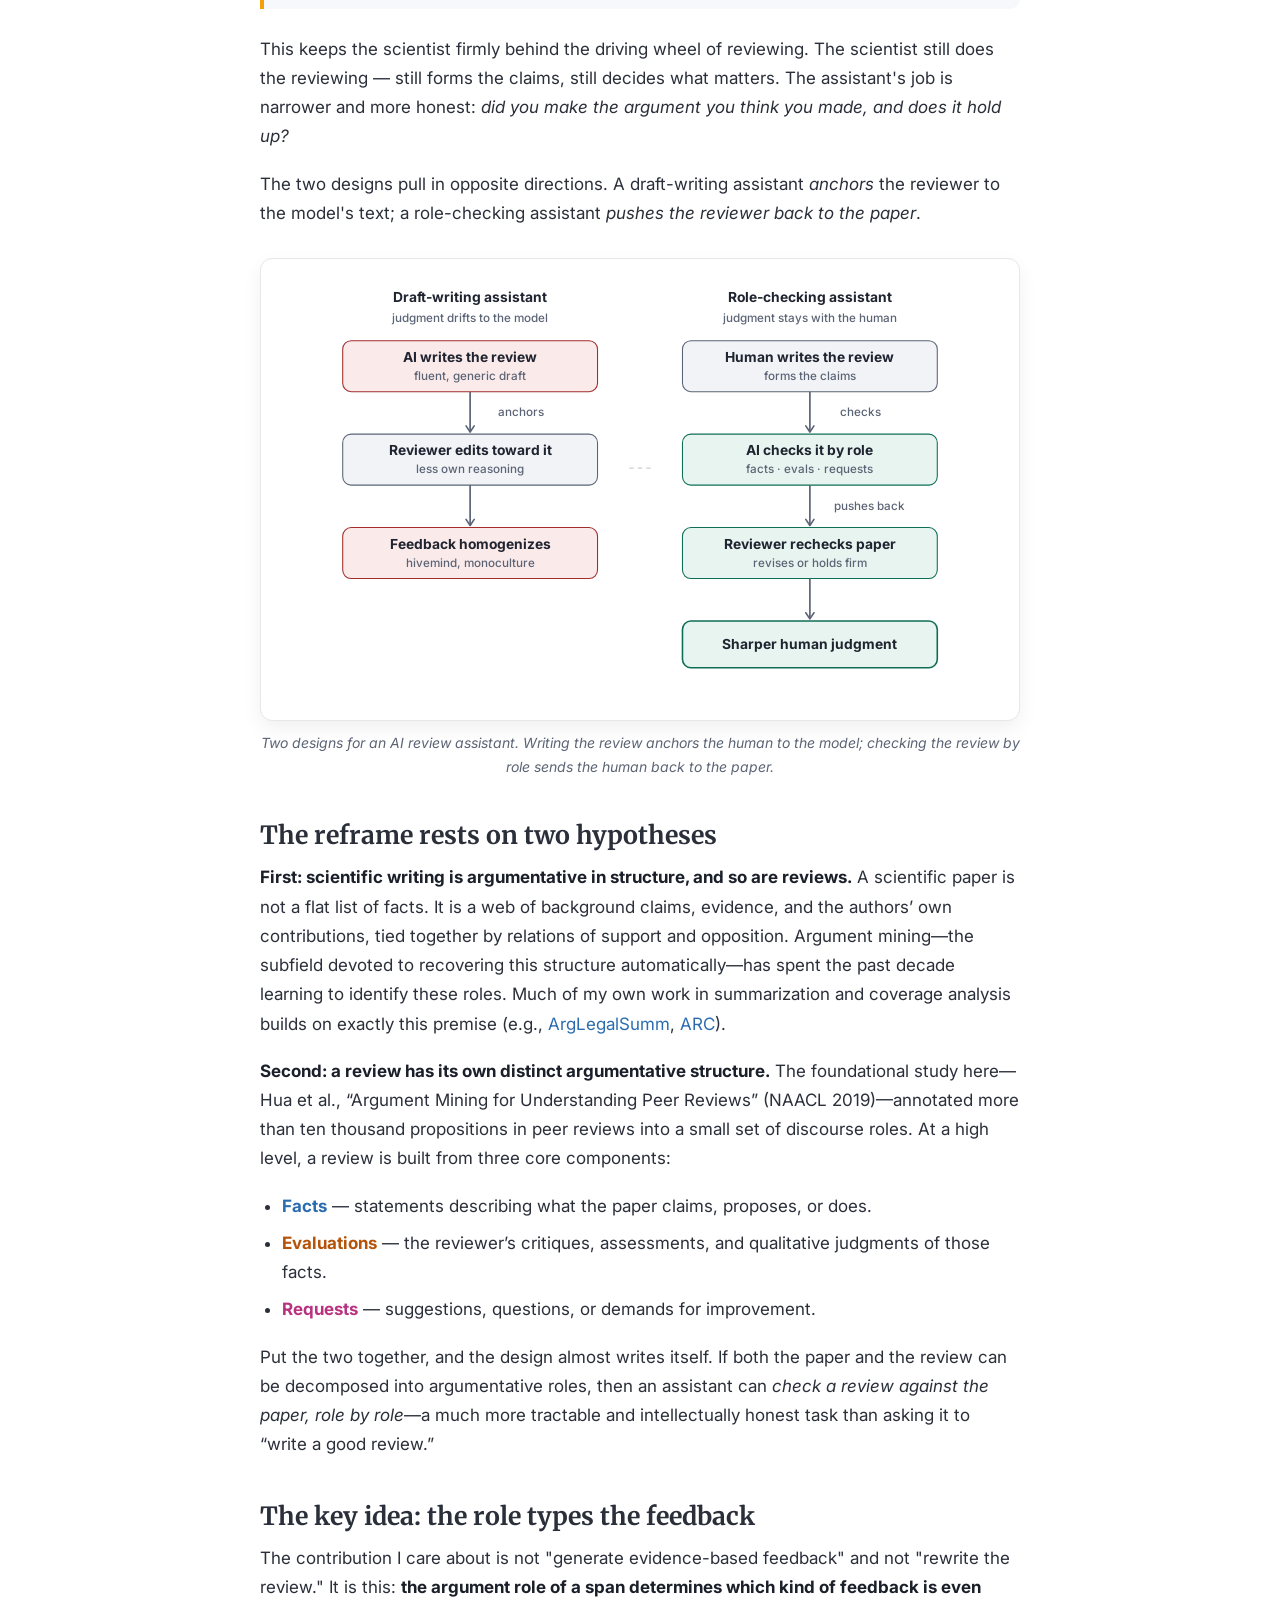
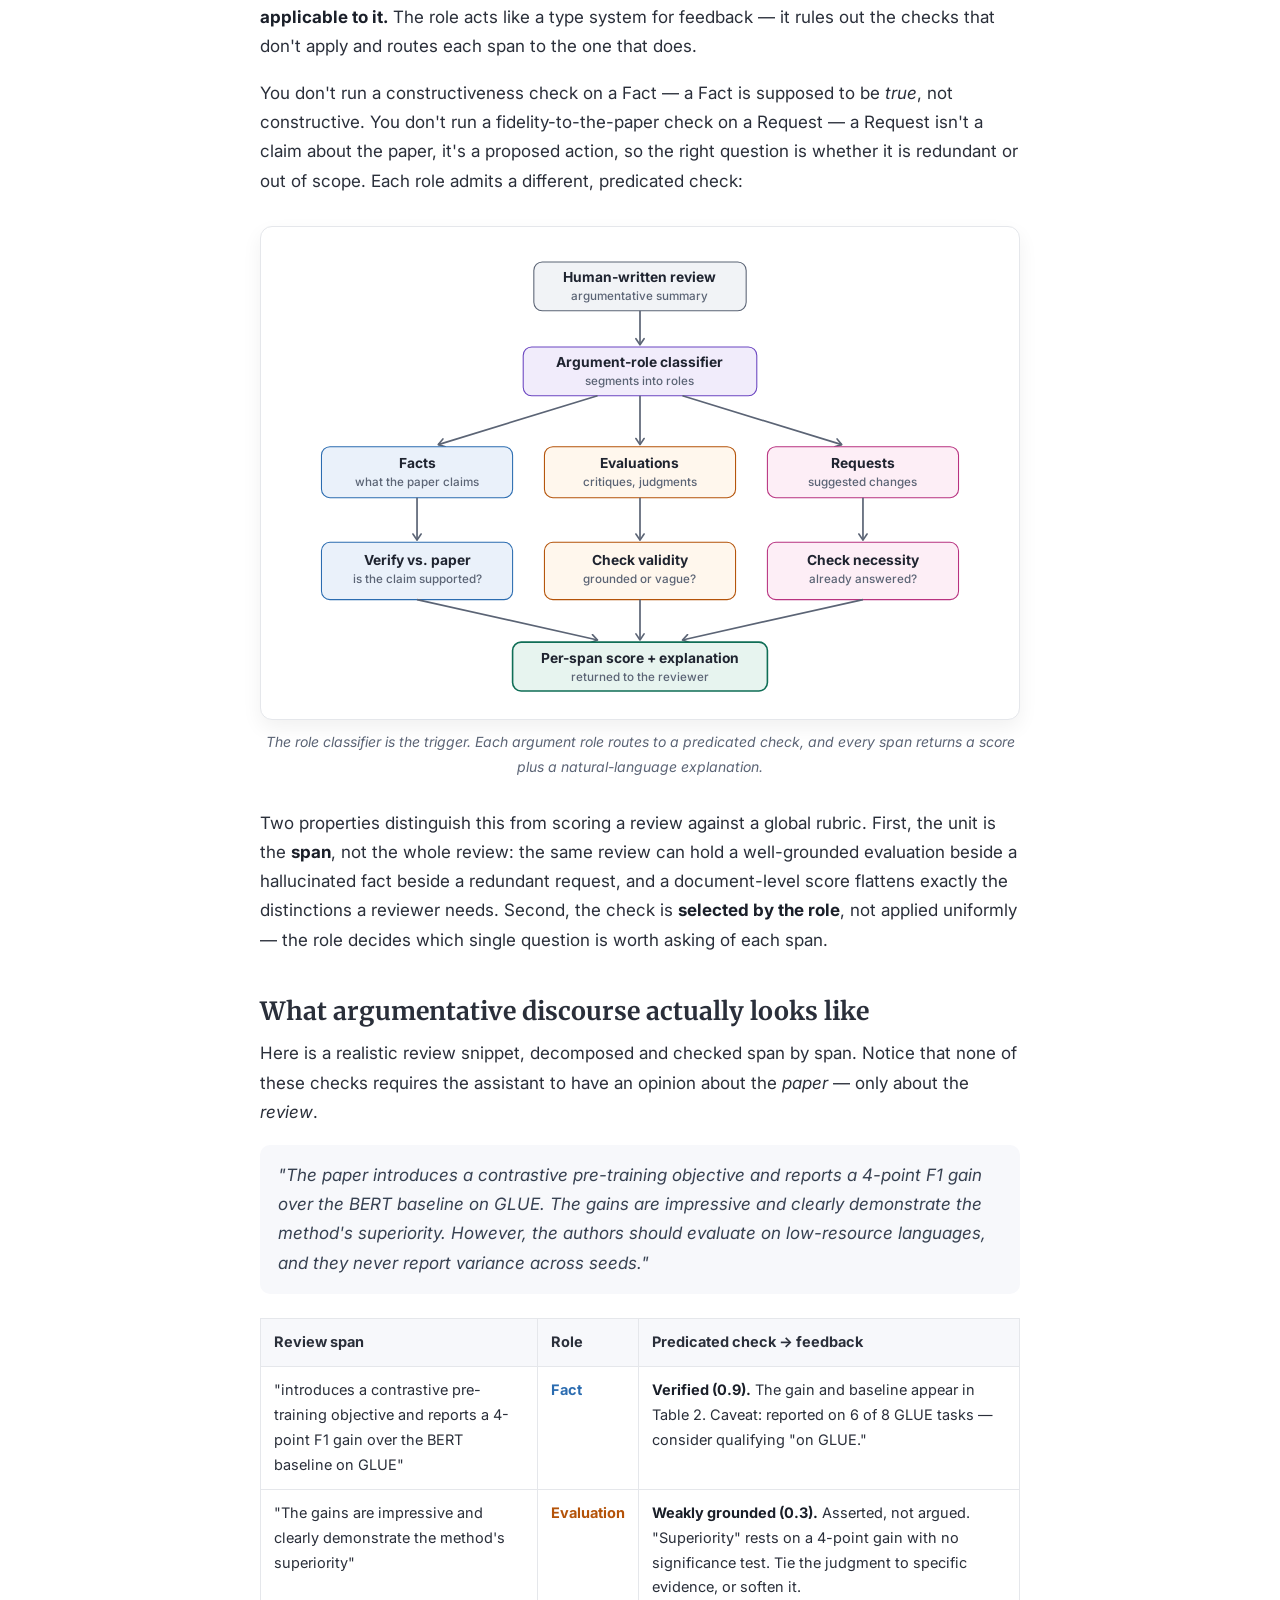
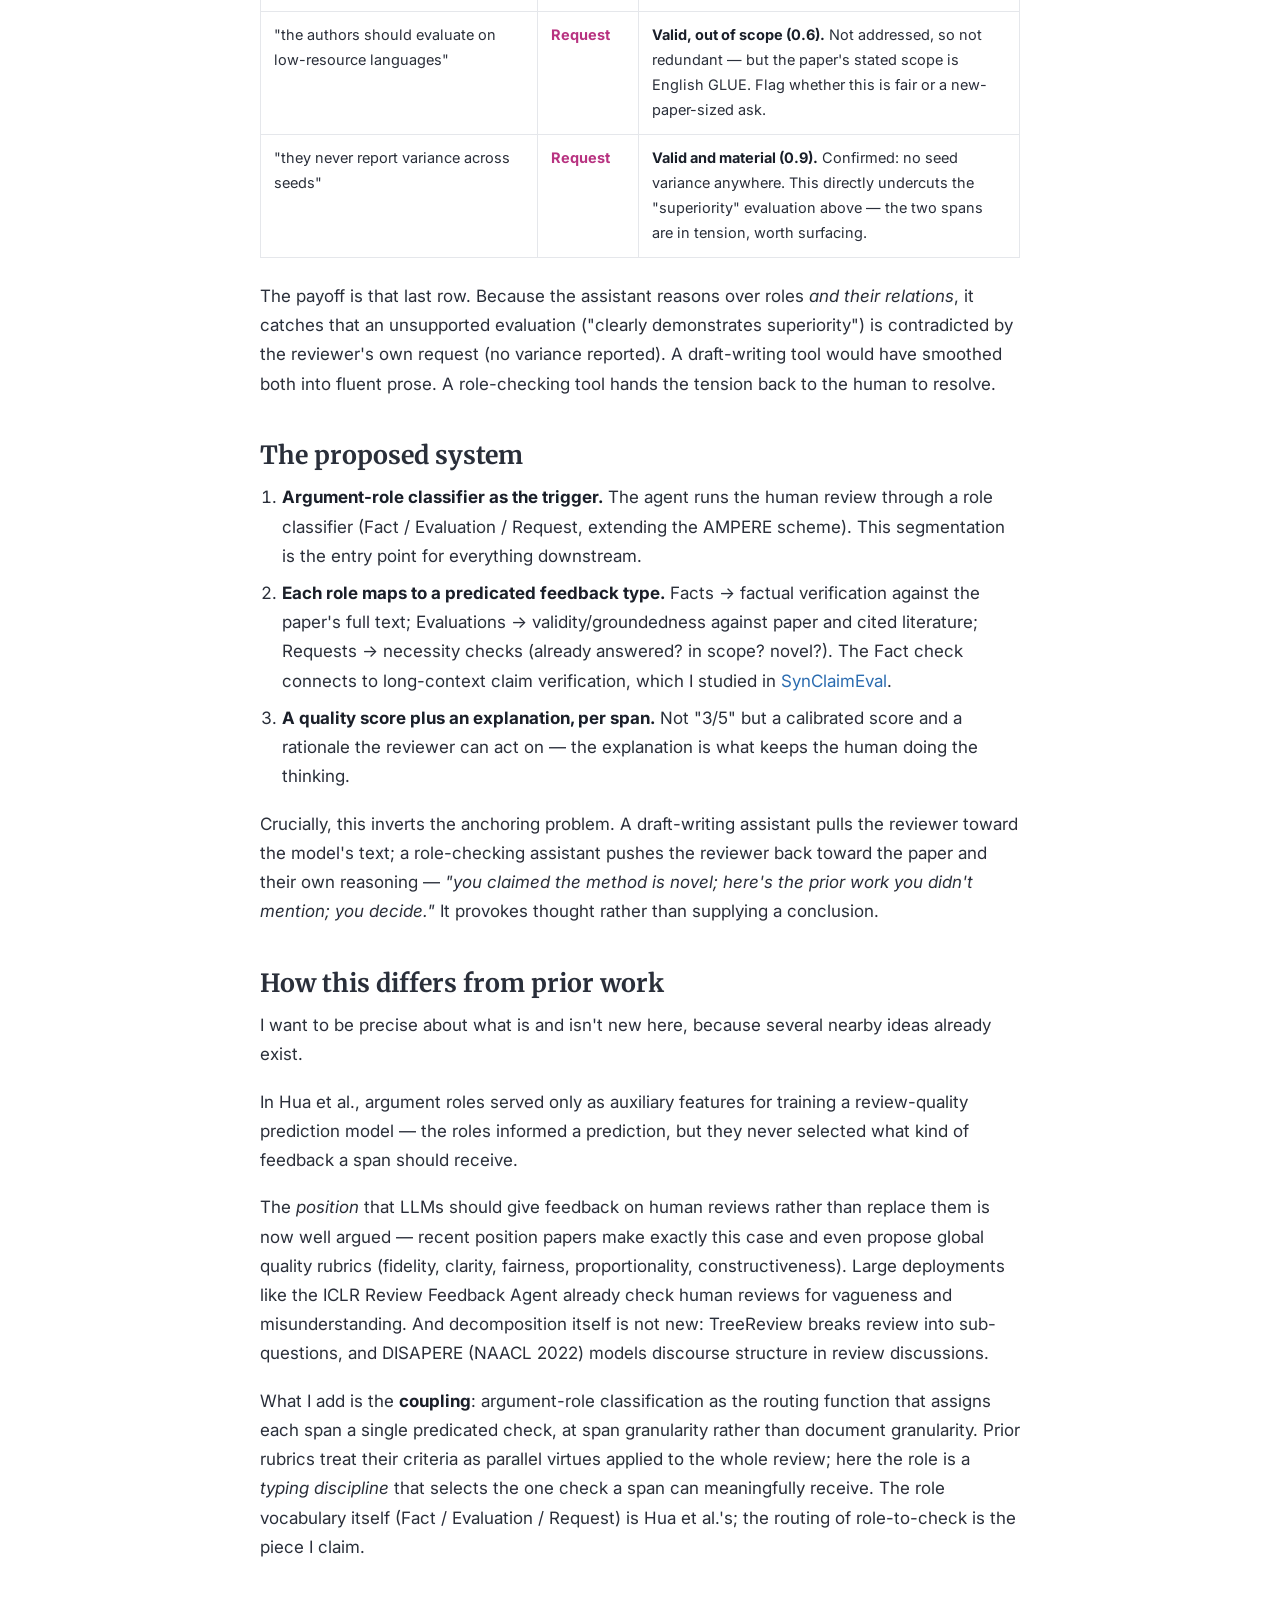
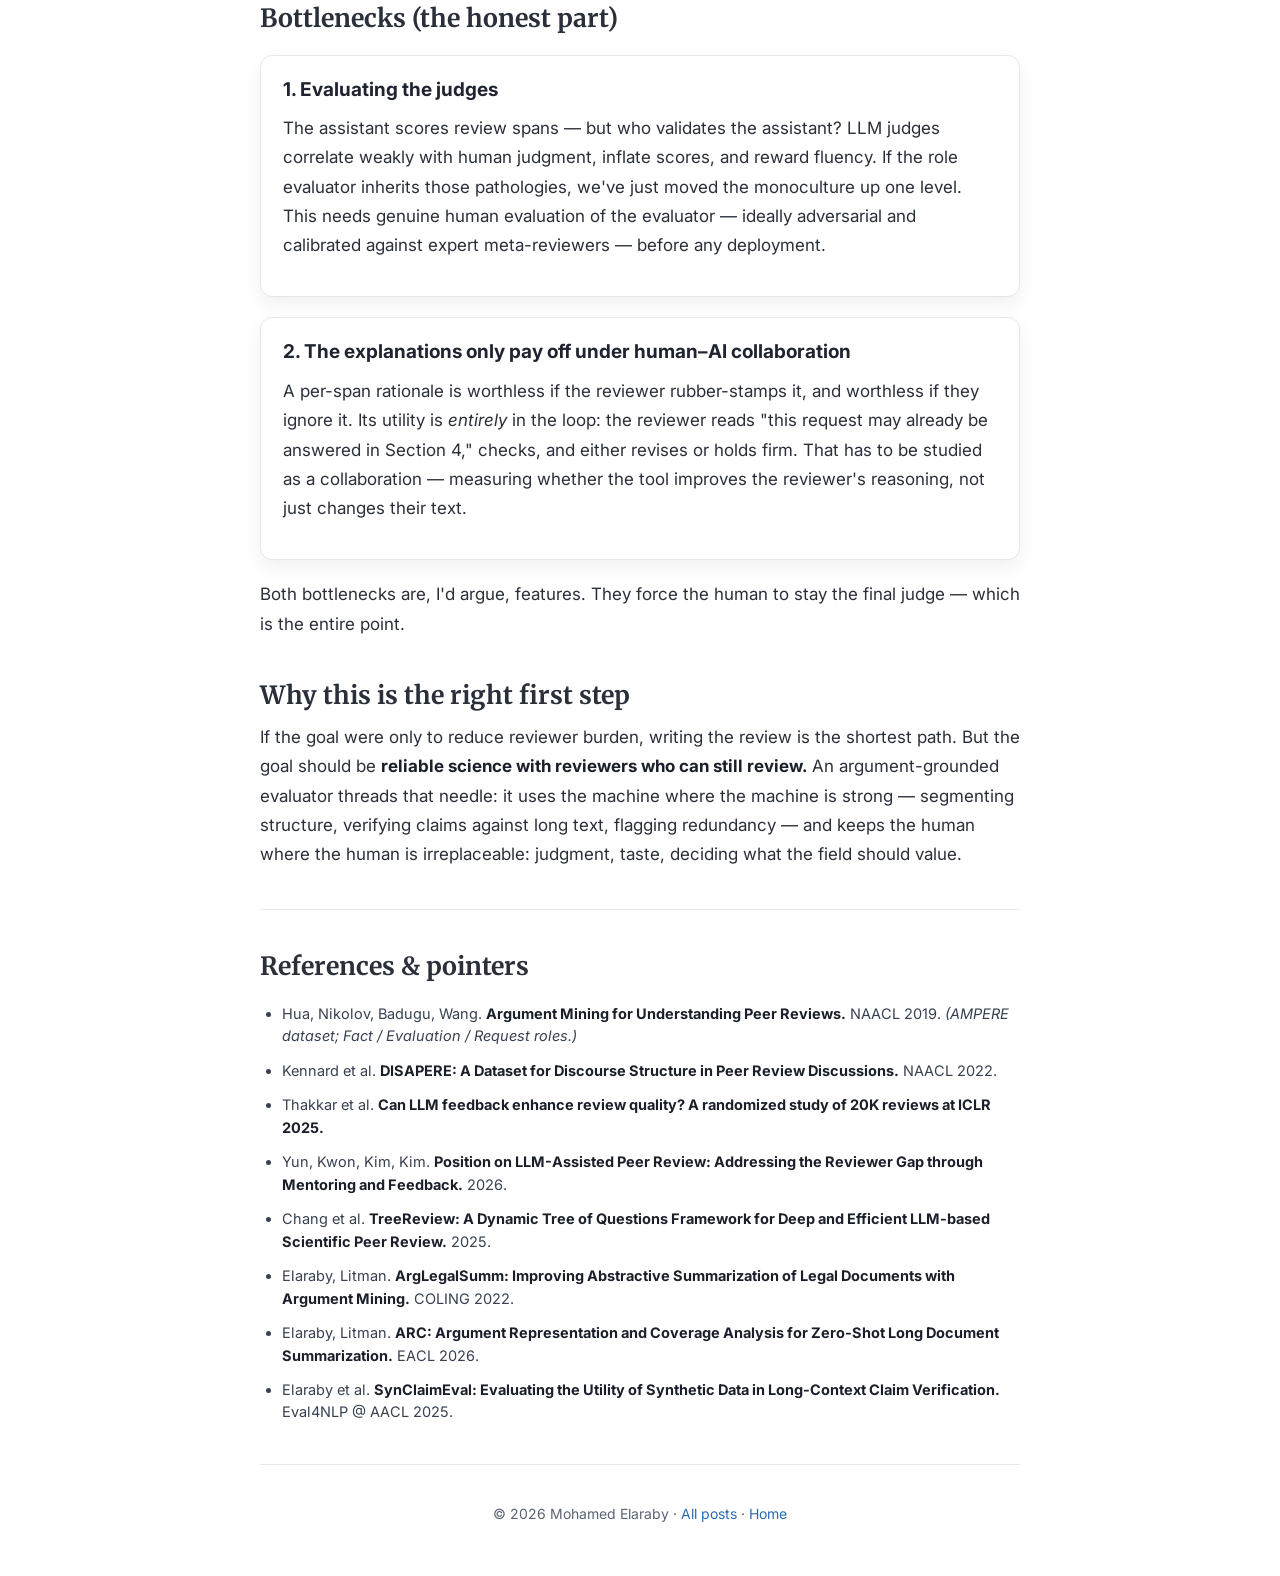
==== commit c5b545d9: "fix citation" ====
--- a/posts/argumentative-reviews.html
+++ b/posts/argumentative-reviews.html
@@ -294,7 +294,7 @@
         <li>Kennard et al. <strong>DISAPERE: A Dataset for Discourse Structure in Peer Review Discussions.</strong> NAACL 2022.</li>
         <li>Thakkar et al. <strong>Can LLM feedback enhance review quality? A randomized study of 20K reviews at ICLR 2025.</strong></li>
         <li>Yun, Kwon, Kim, Kim. <strong>Position on LLM-Assisted Peer Review: Addressing the Reviewer Gap through Mentoring and Feedback.</strong> 2026.</li>
-        <li>Chang et al. <strong>TreeReview: structured question decomposition for peer review.</strong> 2025.</li>
+        <li>Chang et al. <strong>TreeReview: A Dynamic Tree of Questions Framework for Deep and Efficient LLM-based Scientific Peer Review.</strong> 2025.</li>
         <li>Elaraby, Litman. <strong>ArgLegalSumm: Improving Abstractive Summarization of Legal Documents with Argument Mining.</strong> COLING 2022.</li>
         <li>Elaraby, Litman. <strong>ARC: Argument Representation and Coverage Analysis for Zero-Shot Long Document Summarization.</strong> EACL 2026.</li>
         <li>Elaraby et al. <strong>SynClaimEval: Evaluating the Utility of Synthetic Data in Long-Context Claim Verification.</strong> Eval4NLP @ AACL 2025.</li>
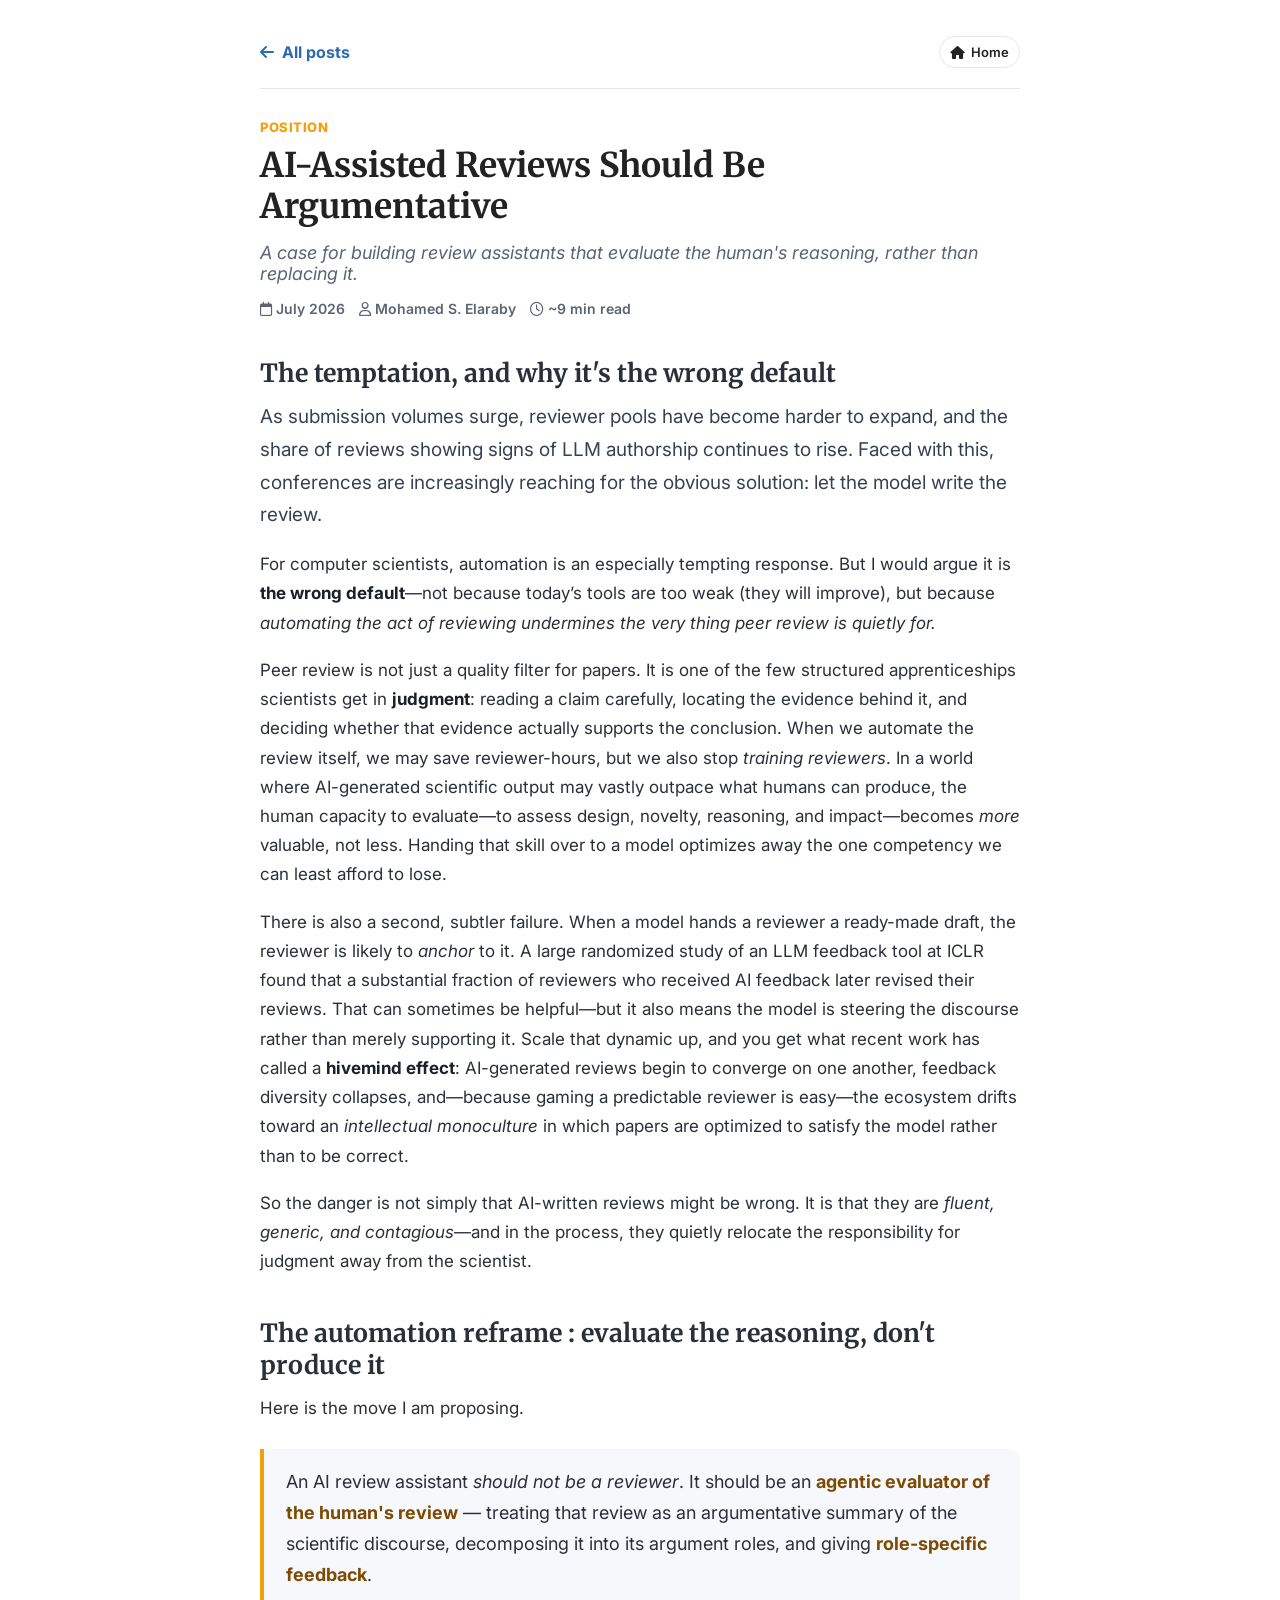
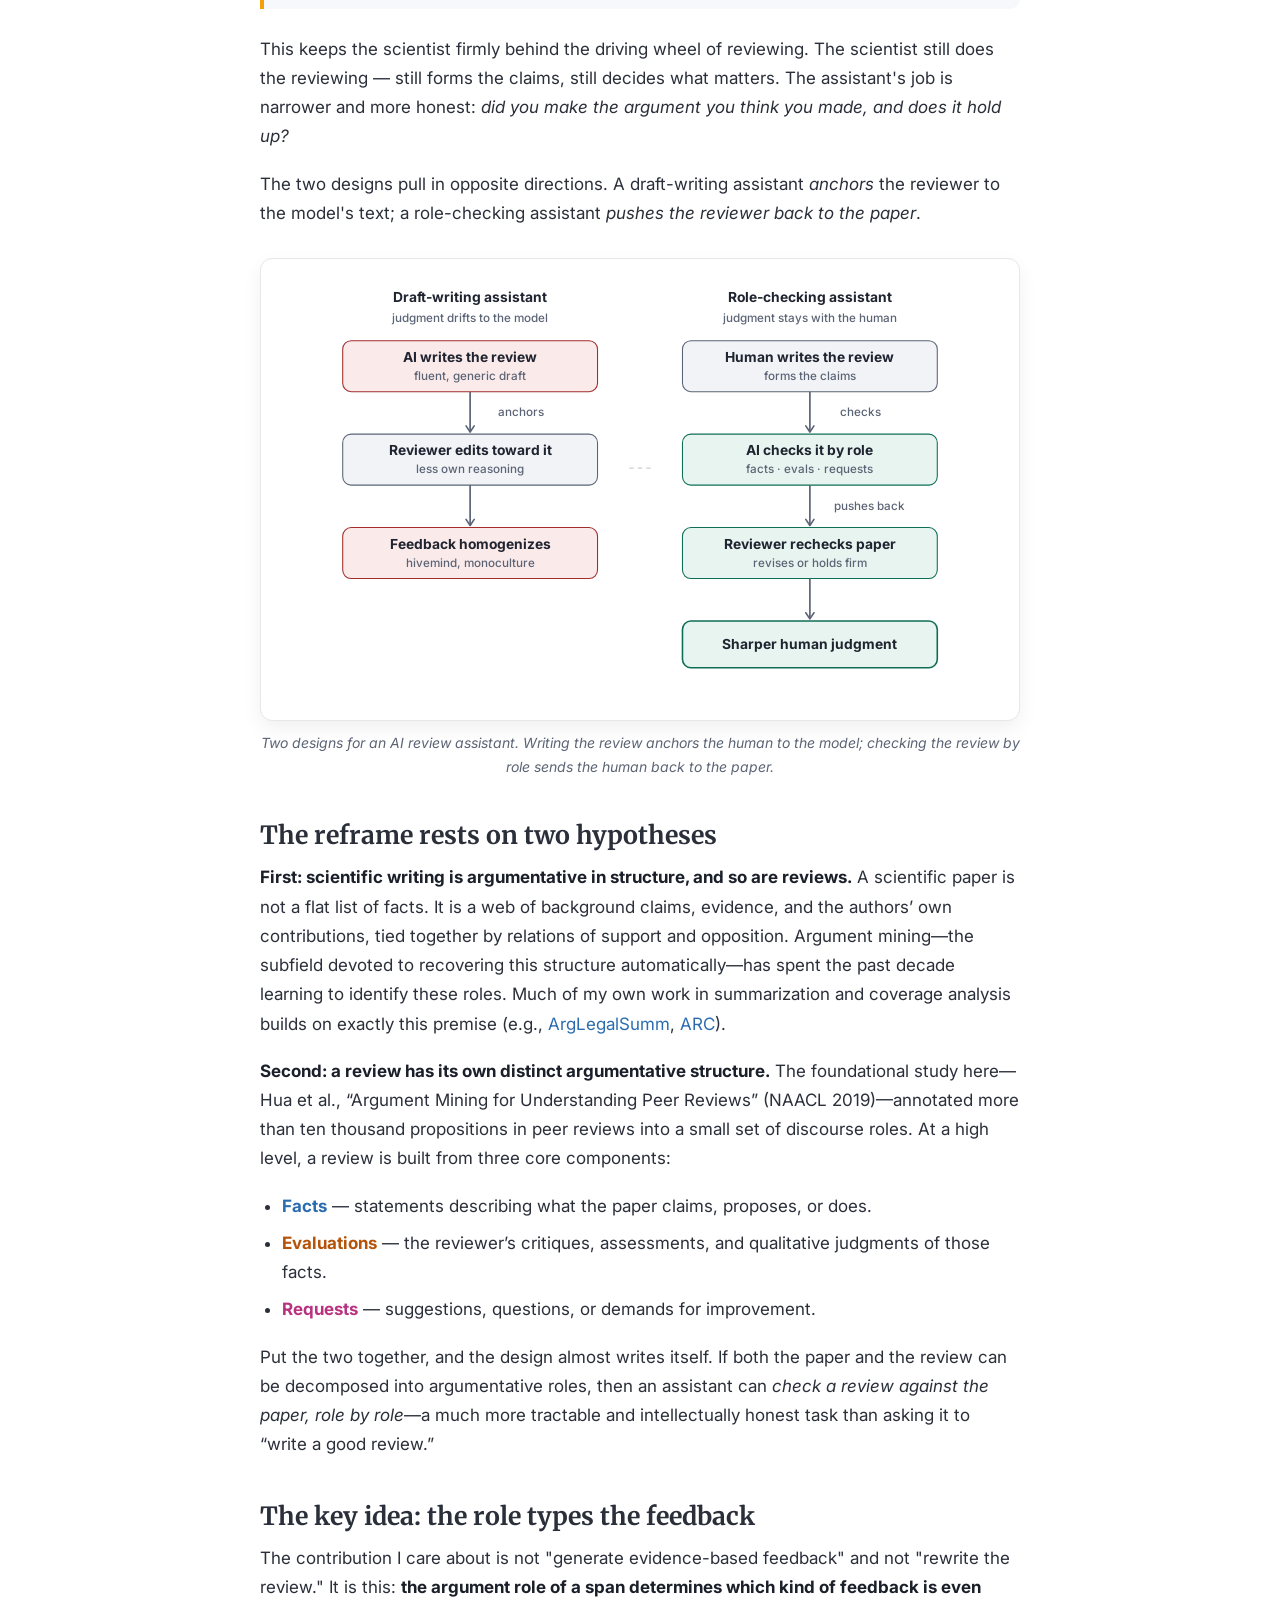
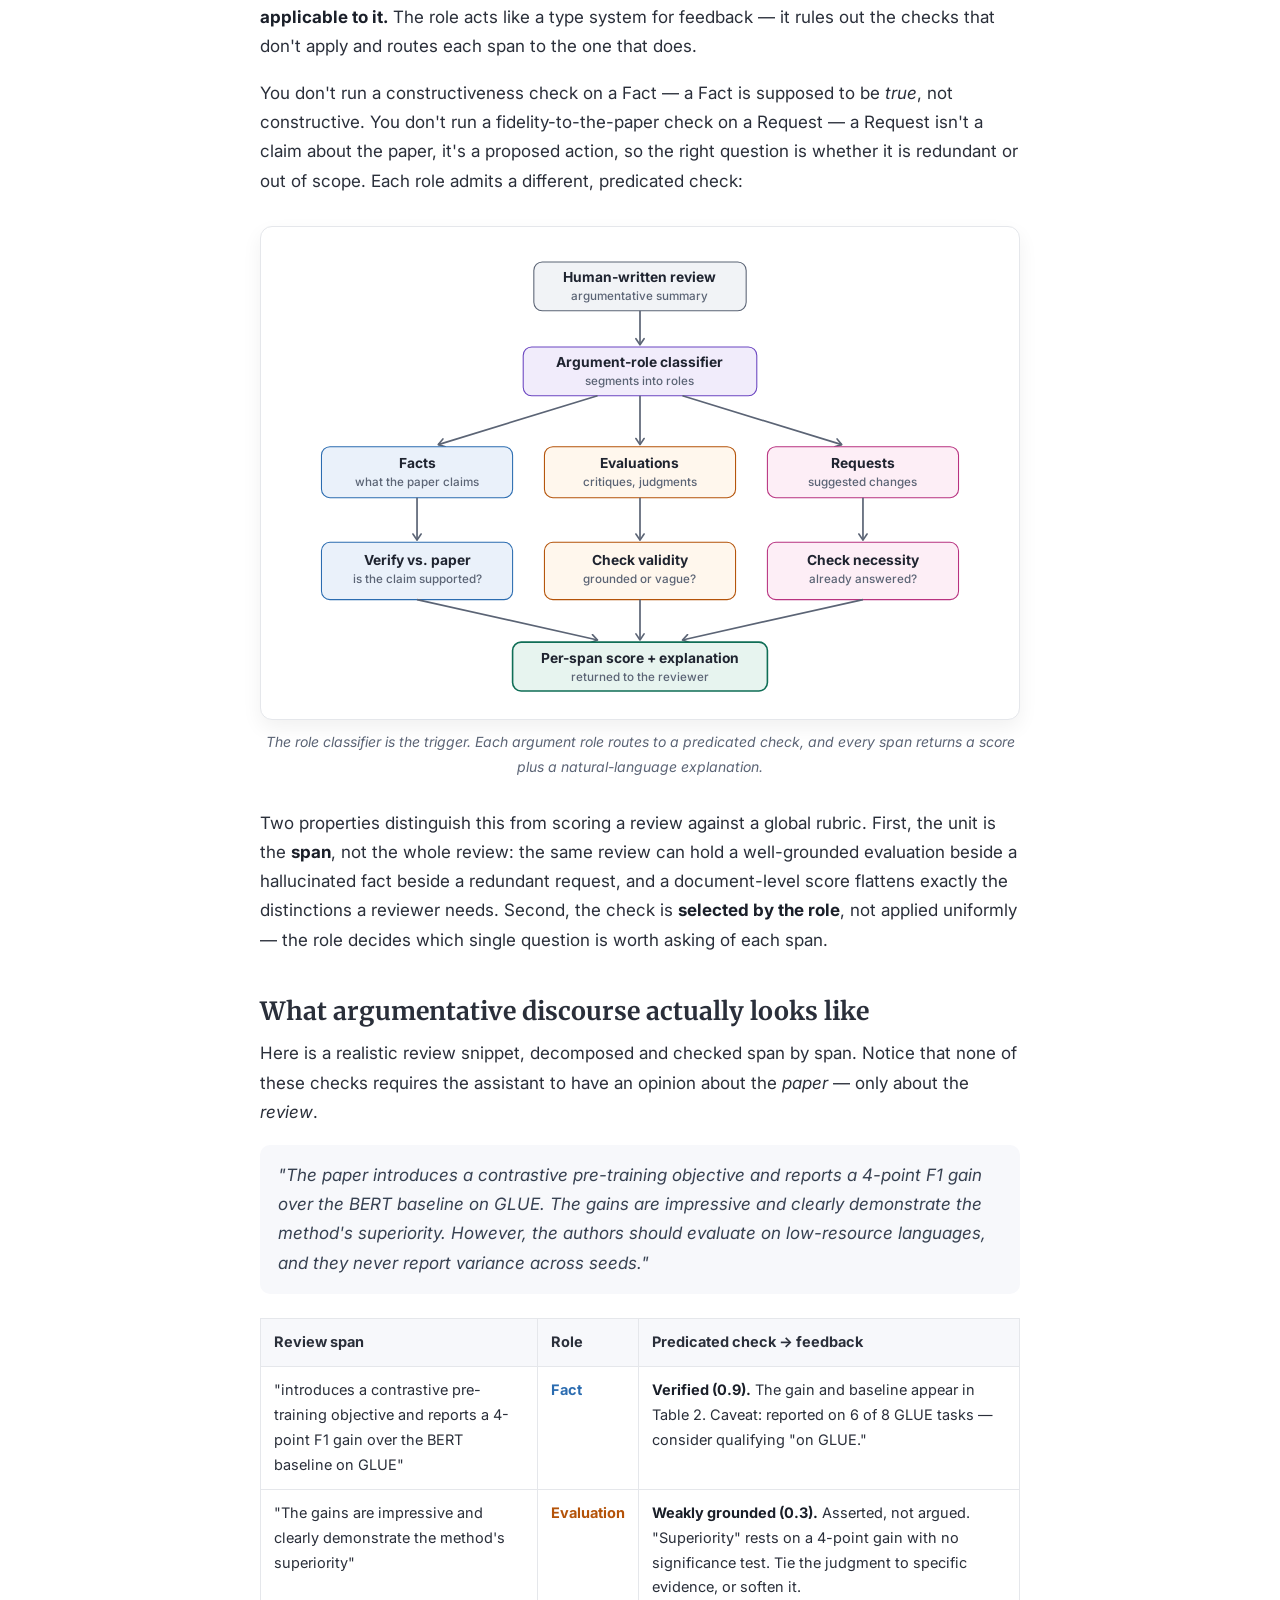
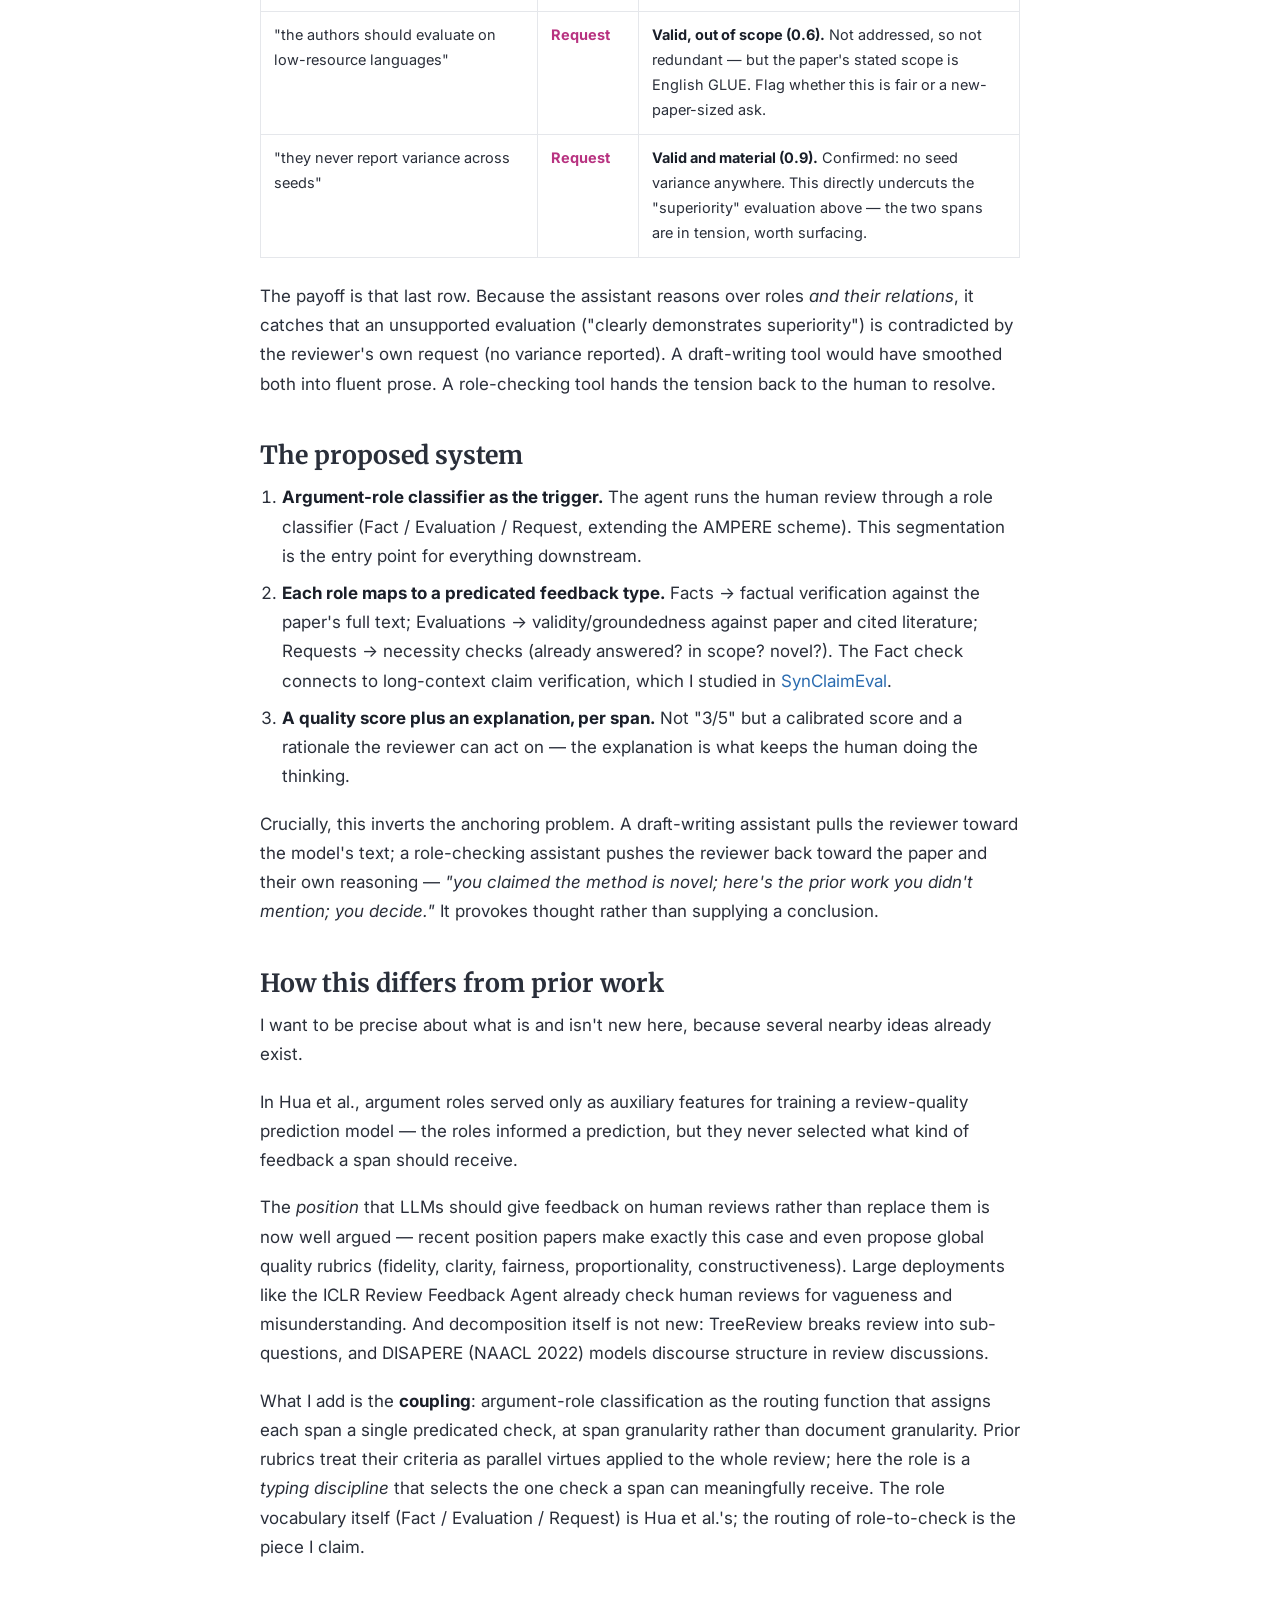
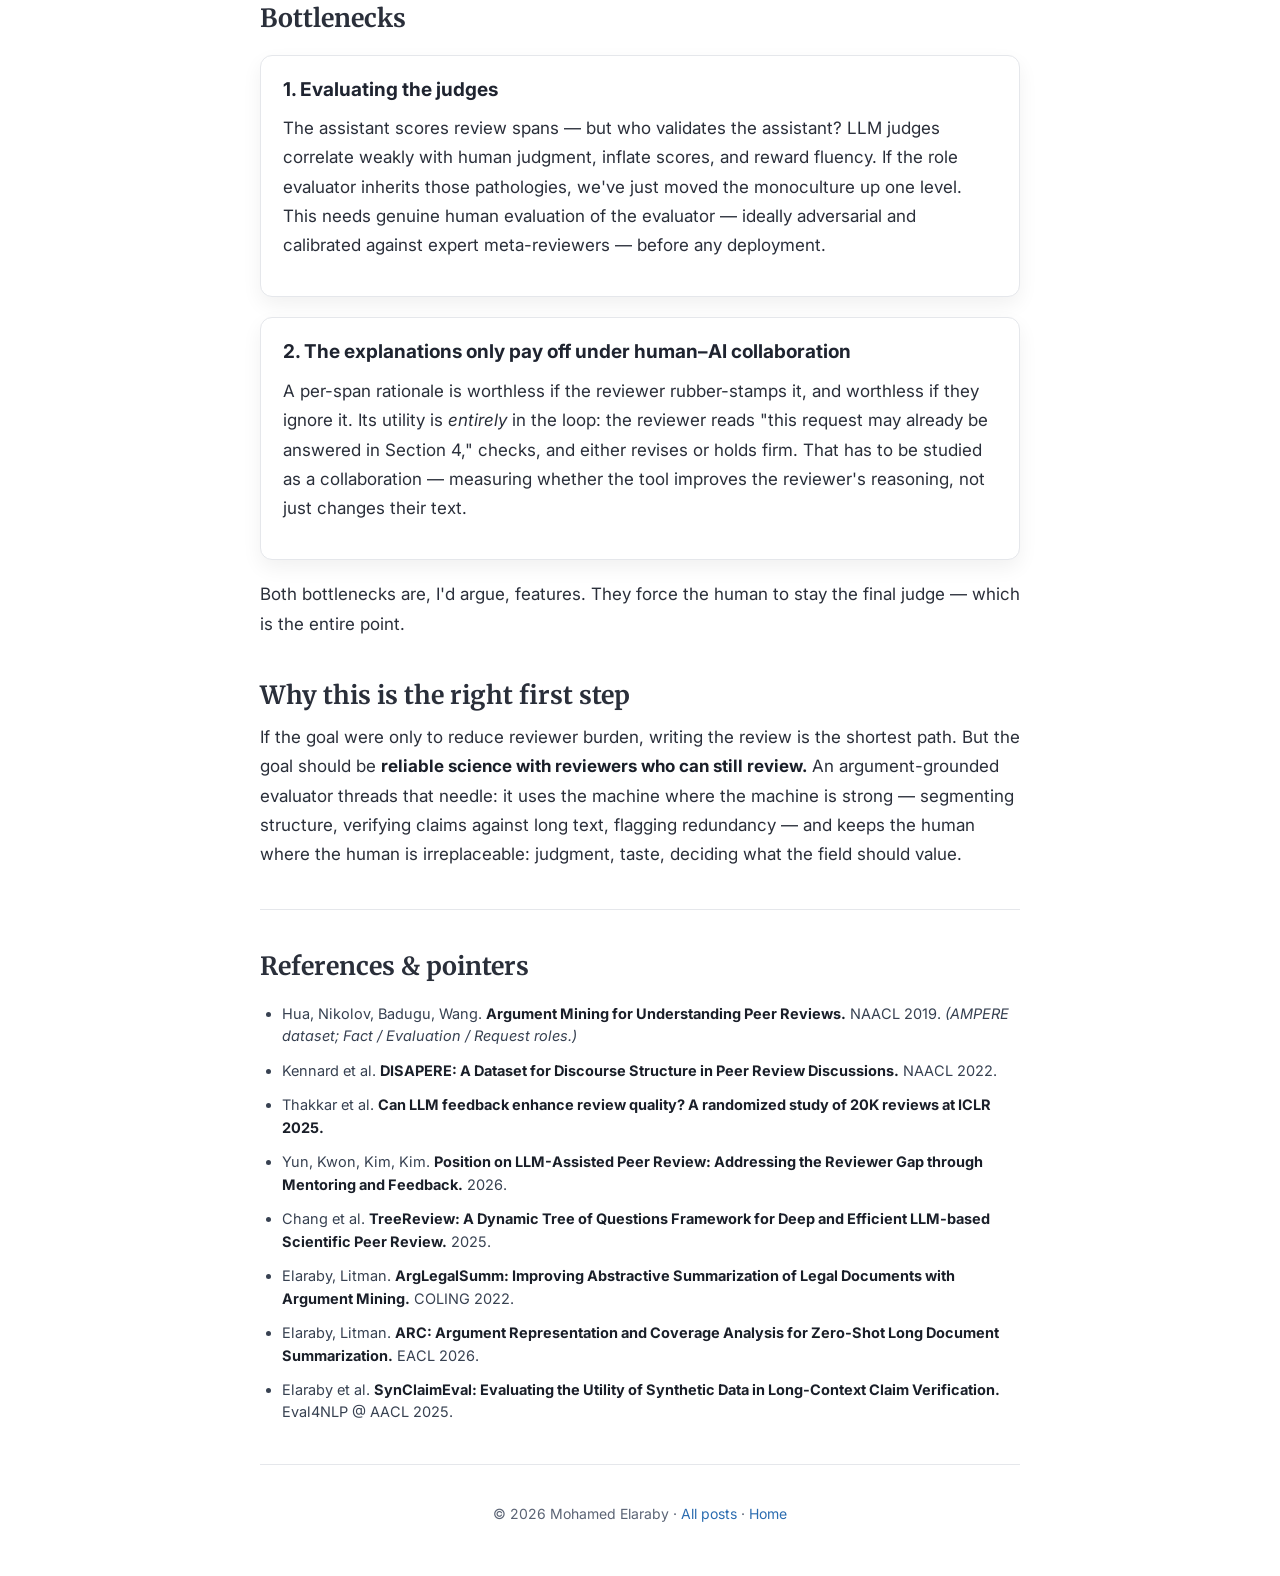
==== commit f66520f8: "fix citation" ====
--- a/posts/argumentative-reviews.html
+++ b/posts/argumentative-reviews.html
@@ -271,7 +271,7 @@
       <p>The <em>position</em> that LLMs should give feedback on human reviews rather than replace them is now well argued — recent position papers make exactly this case and even propose global quality rubrics (fidelity, clarity, fairness, proportionality, constructiveness). Large deployments like the ICLR Review Feedback Agent already check human reviews for vagueness and misunderstanding. And decomposition itself is not new: TreeReview breaks review into sub-questions, and DISAPERE (NAACL 2022) models discourse structure in review discussions.</p>
       <p>What I add is the <strong>coupling</strong>: argument-role classification as the routing function that assigns each span a single predicated check, at span granularity rather than document granularity. Prior rubrics treat their criteria as parallel virtues applied to the whole review; here the role is a <em>typing discipline</em> that selects the one check a span can meaningfully receive. The role vocabulary itself (Fact / Evaluation / Request) is Hua et al.'s; the routing of role-to-check is the piece I claim.</p>
 
-      <h2>Bottlenecks (the honest part)</h2>
+      <h2>Bottlenecks</h2>
       <div class="callout">
         <h3>1. Evaluating the judges</h3>
         <p>The assistant scores review spans — but who validates the assistant? LLM judges correlate weakly with human judgment, inflate scores, and reward fluency. If the role evaluator inherits those pathologies, we've just moved the monoculture up one level. This needs genuine human evaluation of the evaluator — ideally adversarial and calibrated against expert meta-reviewers — before any deployment.</p>
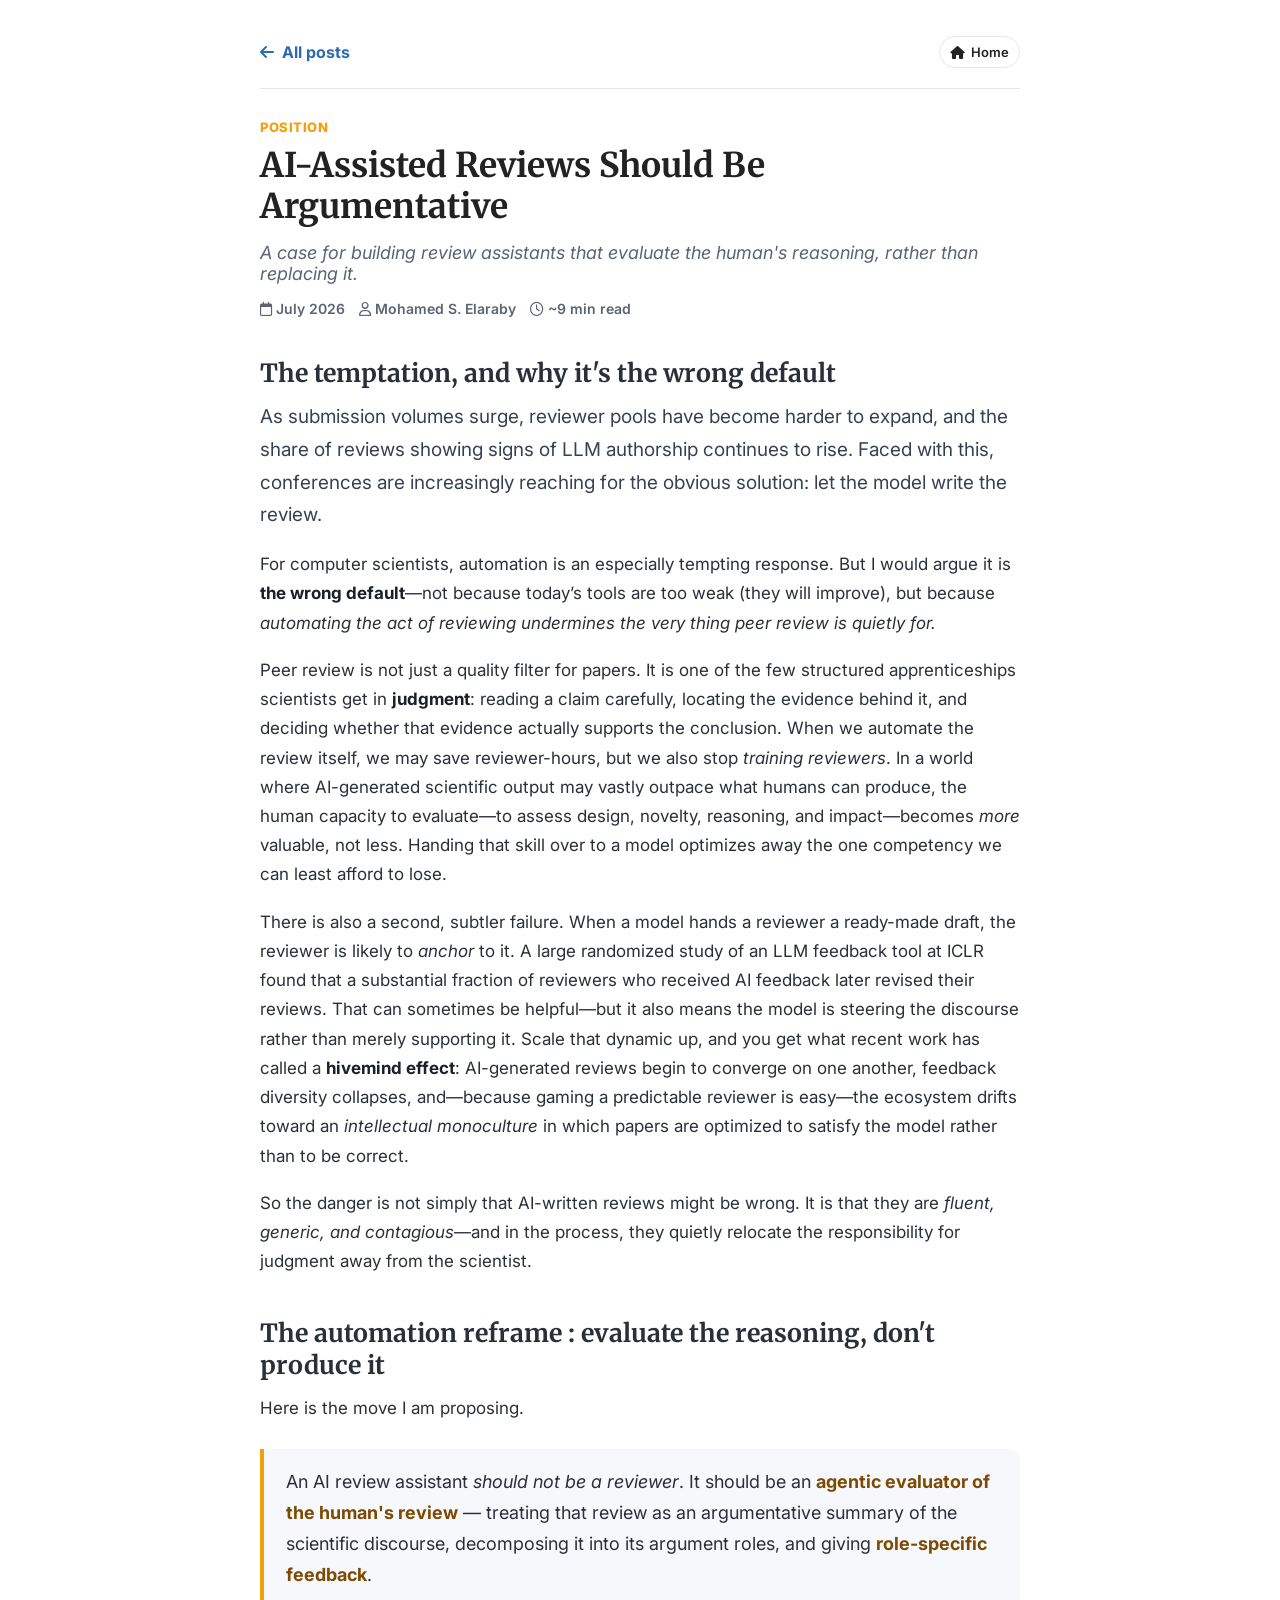
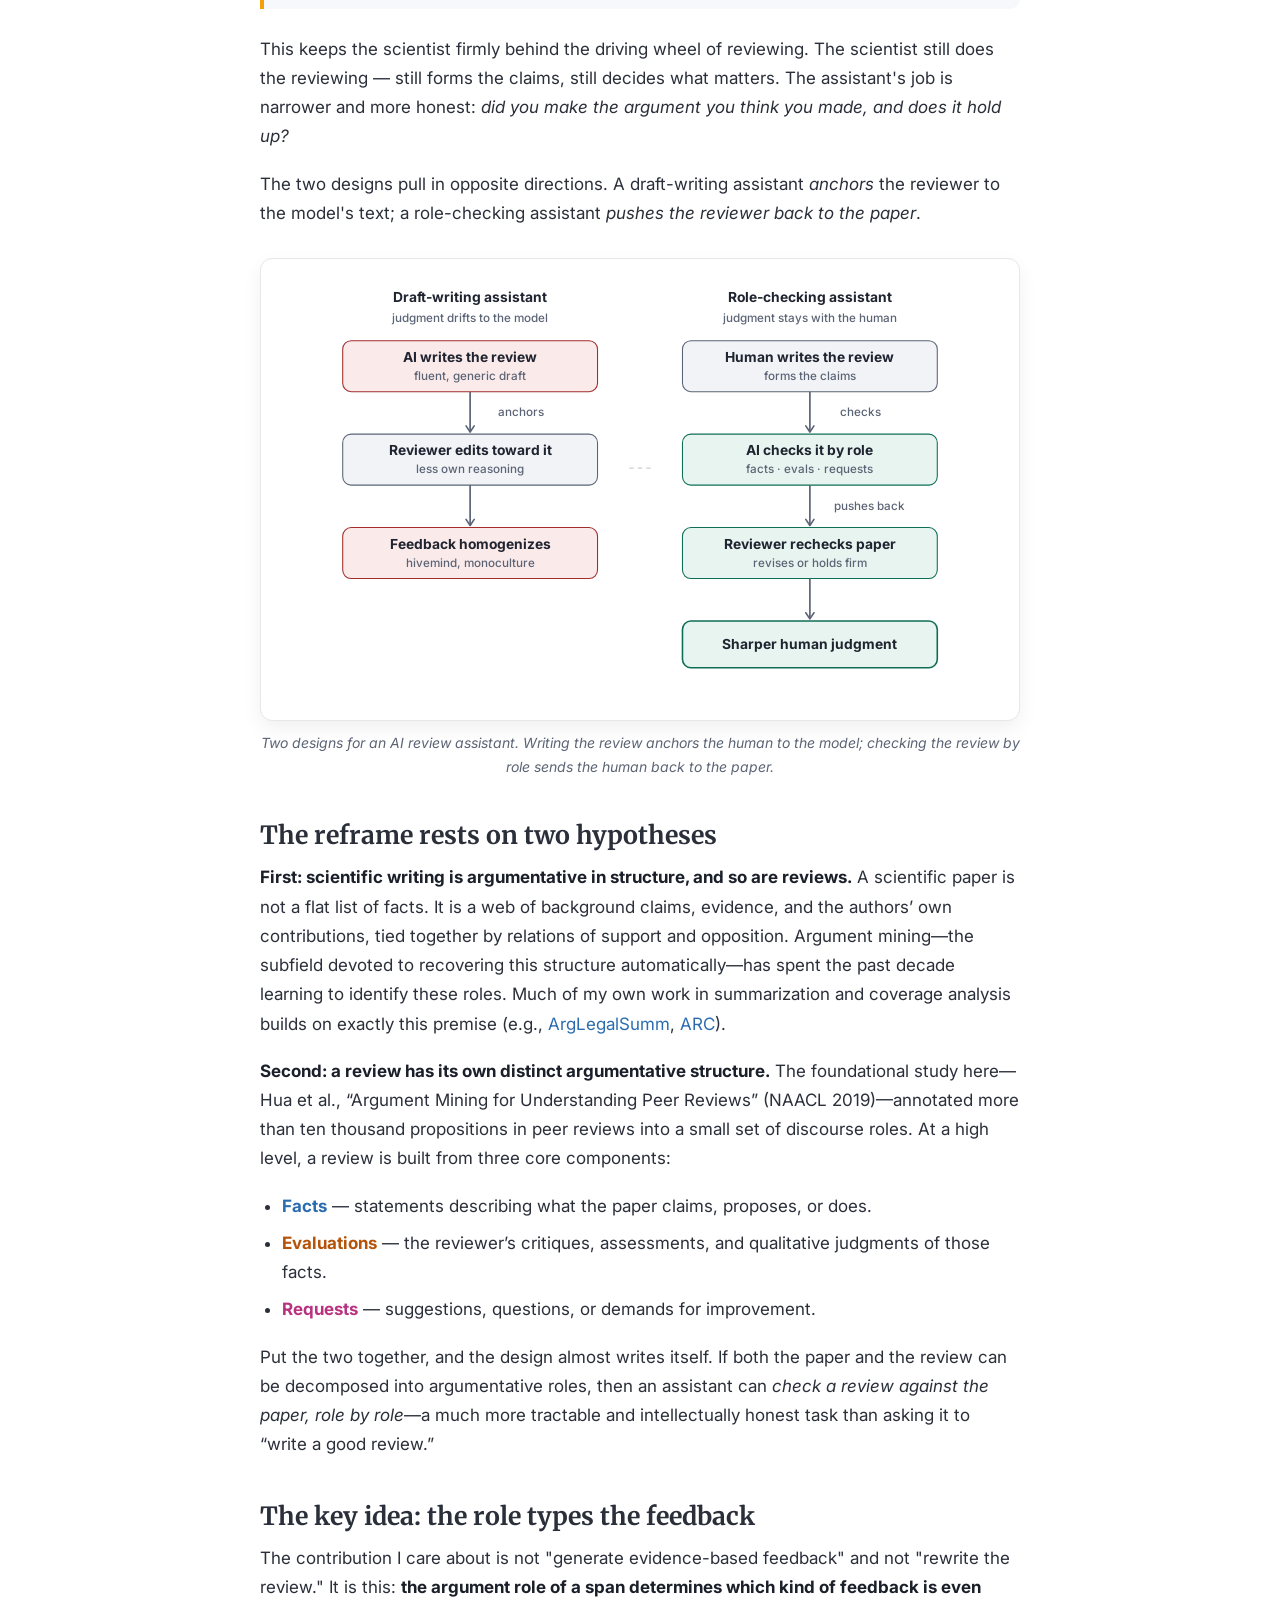
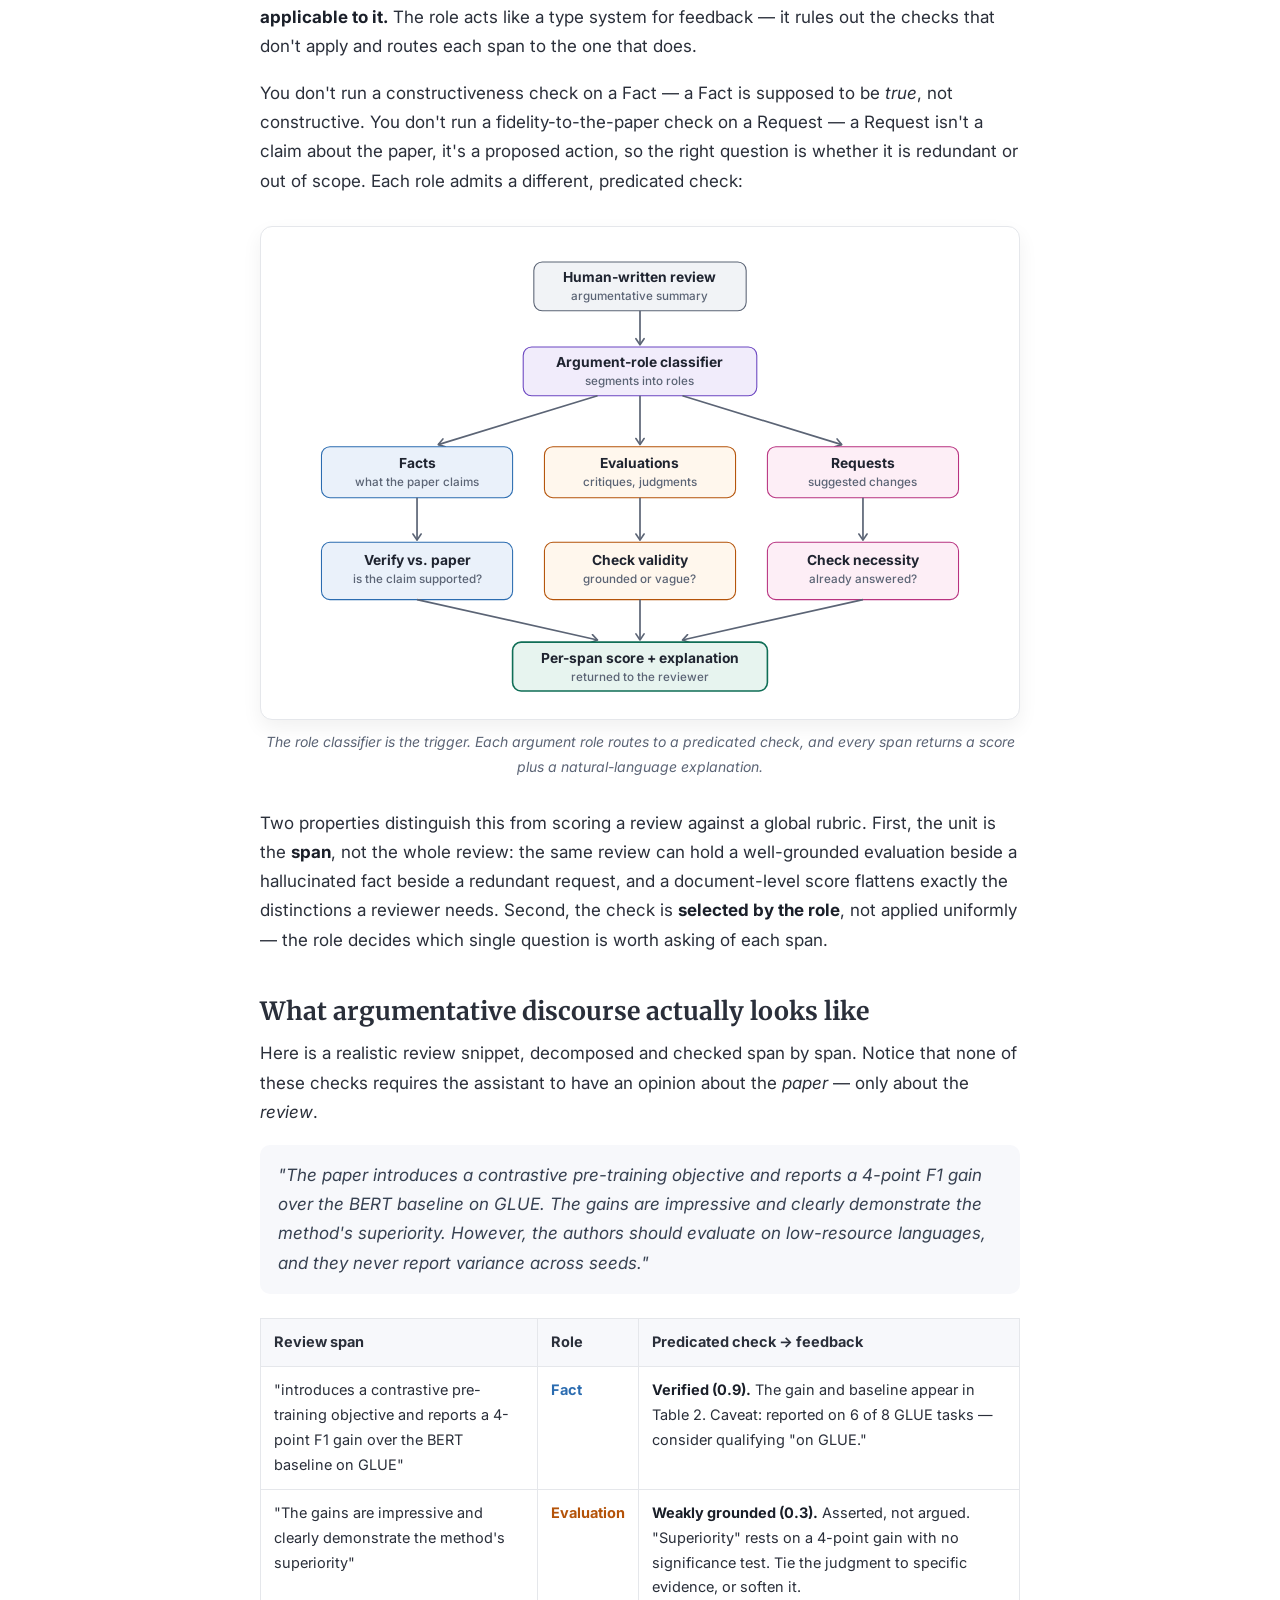
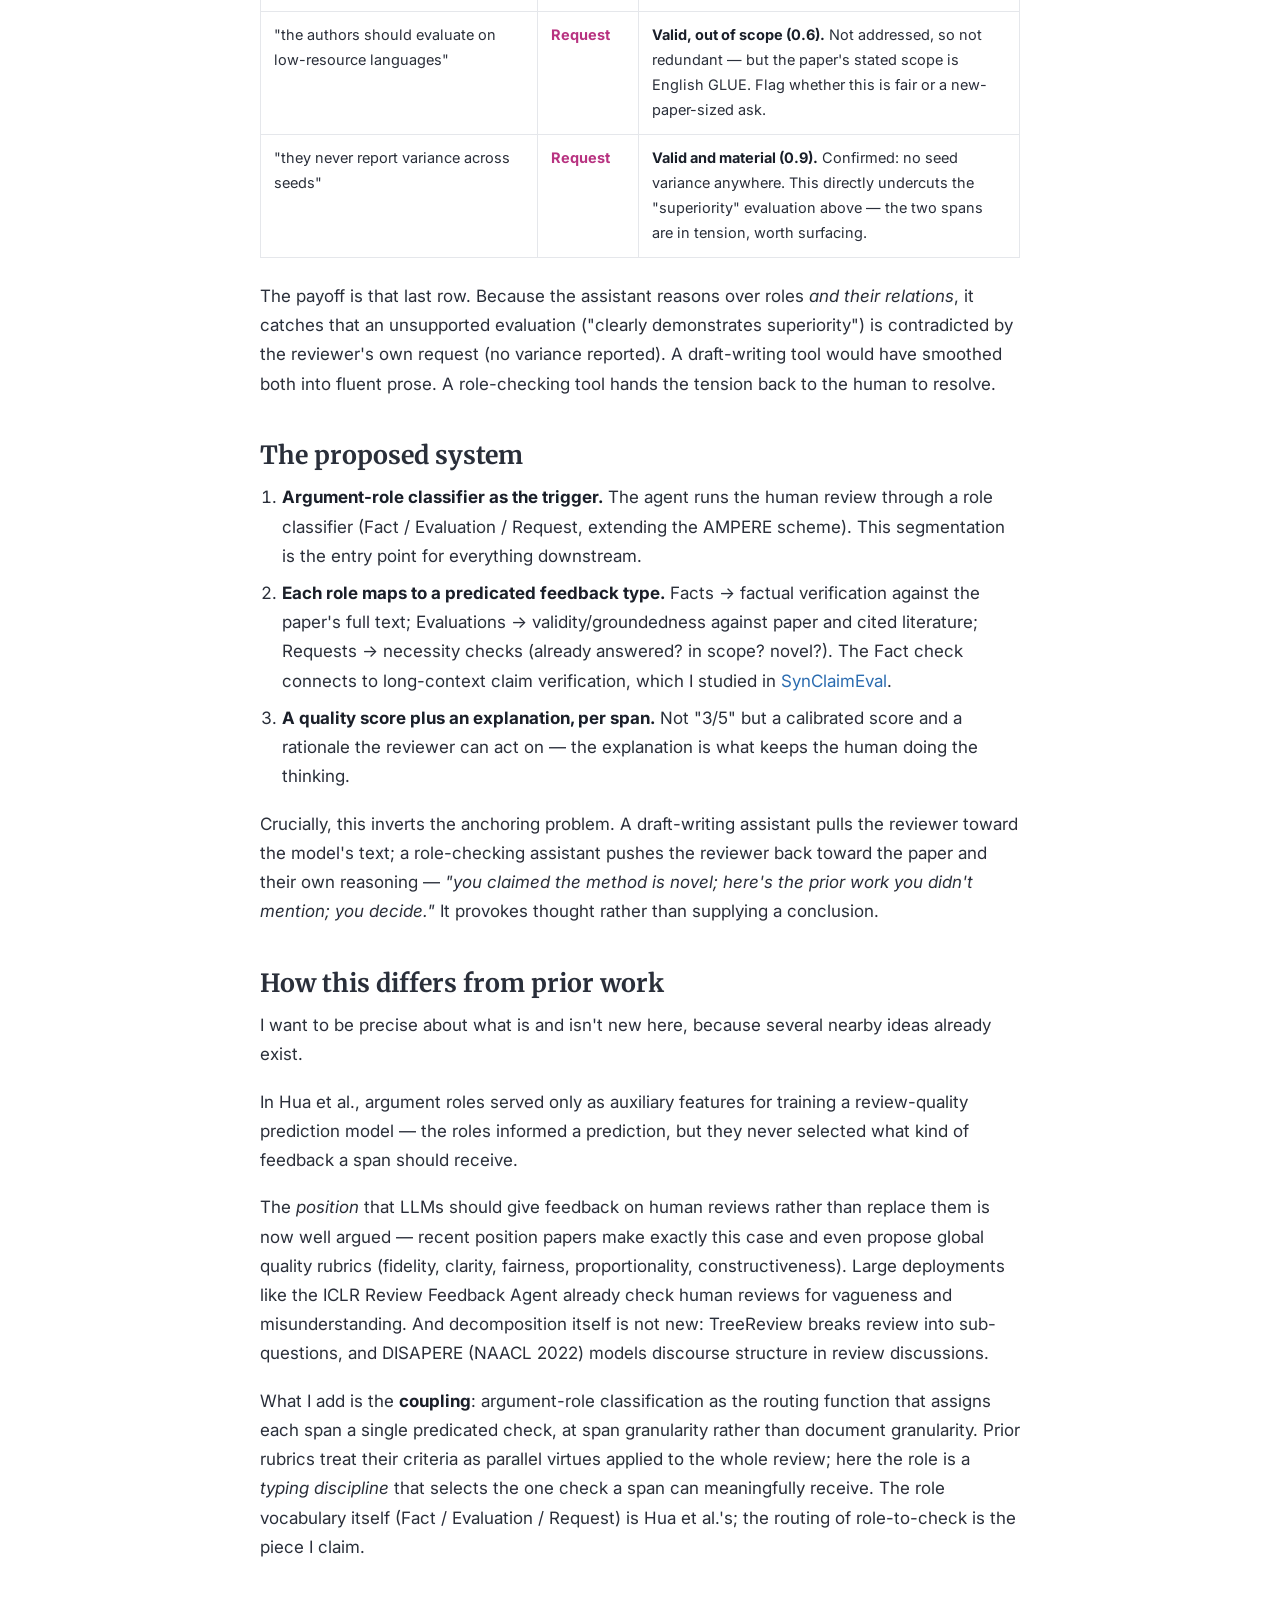
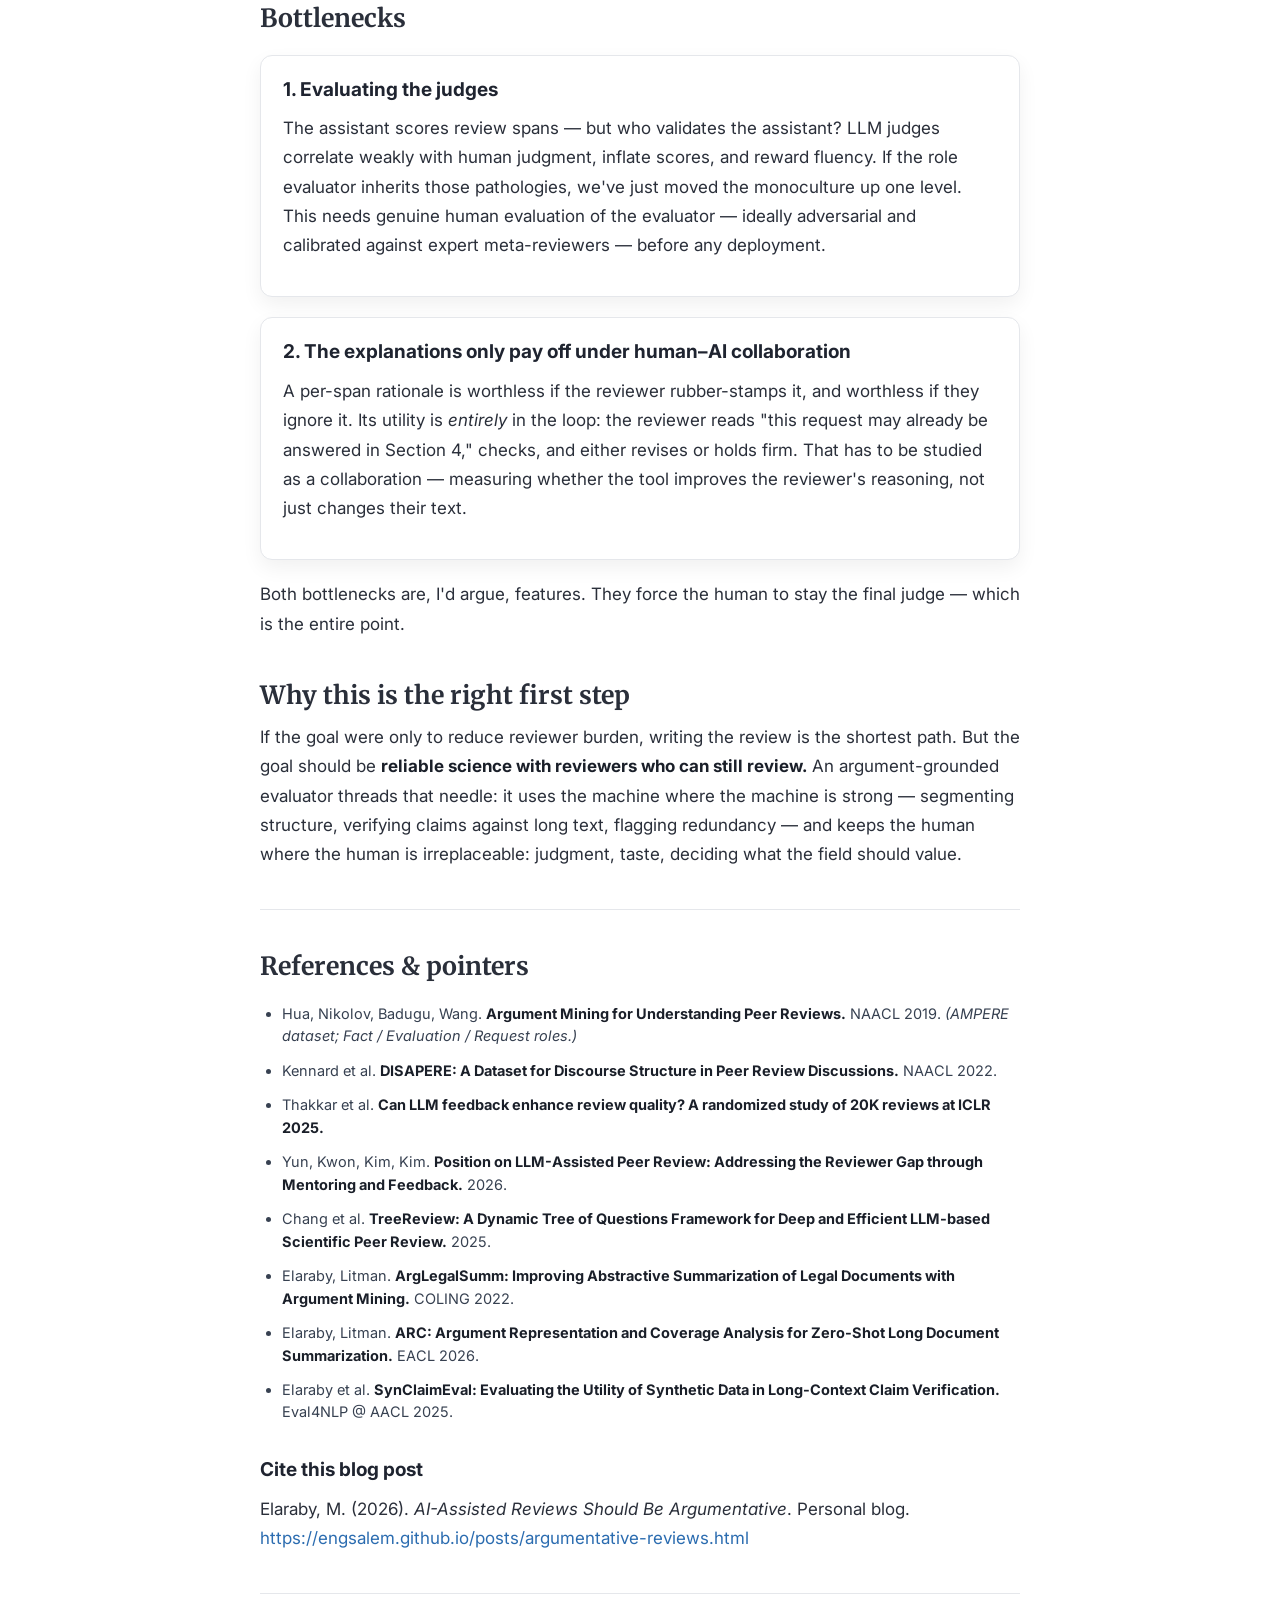
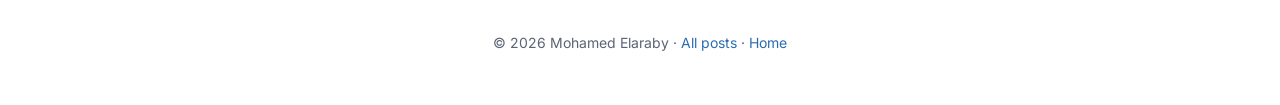
==== commit b81a5e3b: "add citation to the blog" ====
--- a/posts/argumentative-reviews.html
+++ b/posts/argumentative-reviews.html
@@ -299,8 +299,18 @@
         <li>Elaraby, Litman. <strong>ARC: Argument Representation and Coverage Analysis for Zero-Shot Long Document Summarization.</strong> EACL 2026.</li>
         <li>Elaraby et al. <strong>SynClaimEval: Evaluating the Utility of Synthetic Data in Long-Context Claim Verification.</strong> Eval4NLP @ AACL 2025.</li>
       </ul>
+
+   <h3>Cite this blog post</h3>
+<p>
+  Elaraby, M. (2026). <em>AI-Assisted Reviews Should Be Argumentative</em>. Personal blog. 
+  <a href="https://engsalem.github.io/posts/argumentative-reviews.html" target="_blank" rel="noreferrer">
+    https://engsalem.github.io/posts/argumentative-reviews.html
+  </a>
+</p>
   
     </article>
+
+
 
     <hr class="sep" />
     <footer>
